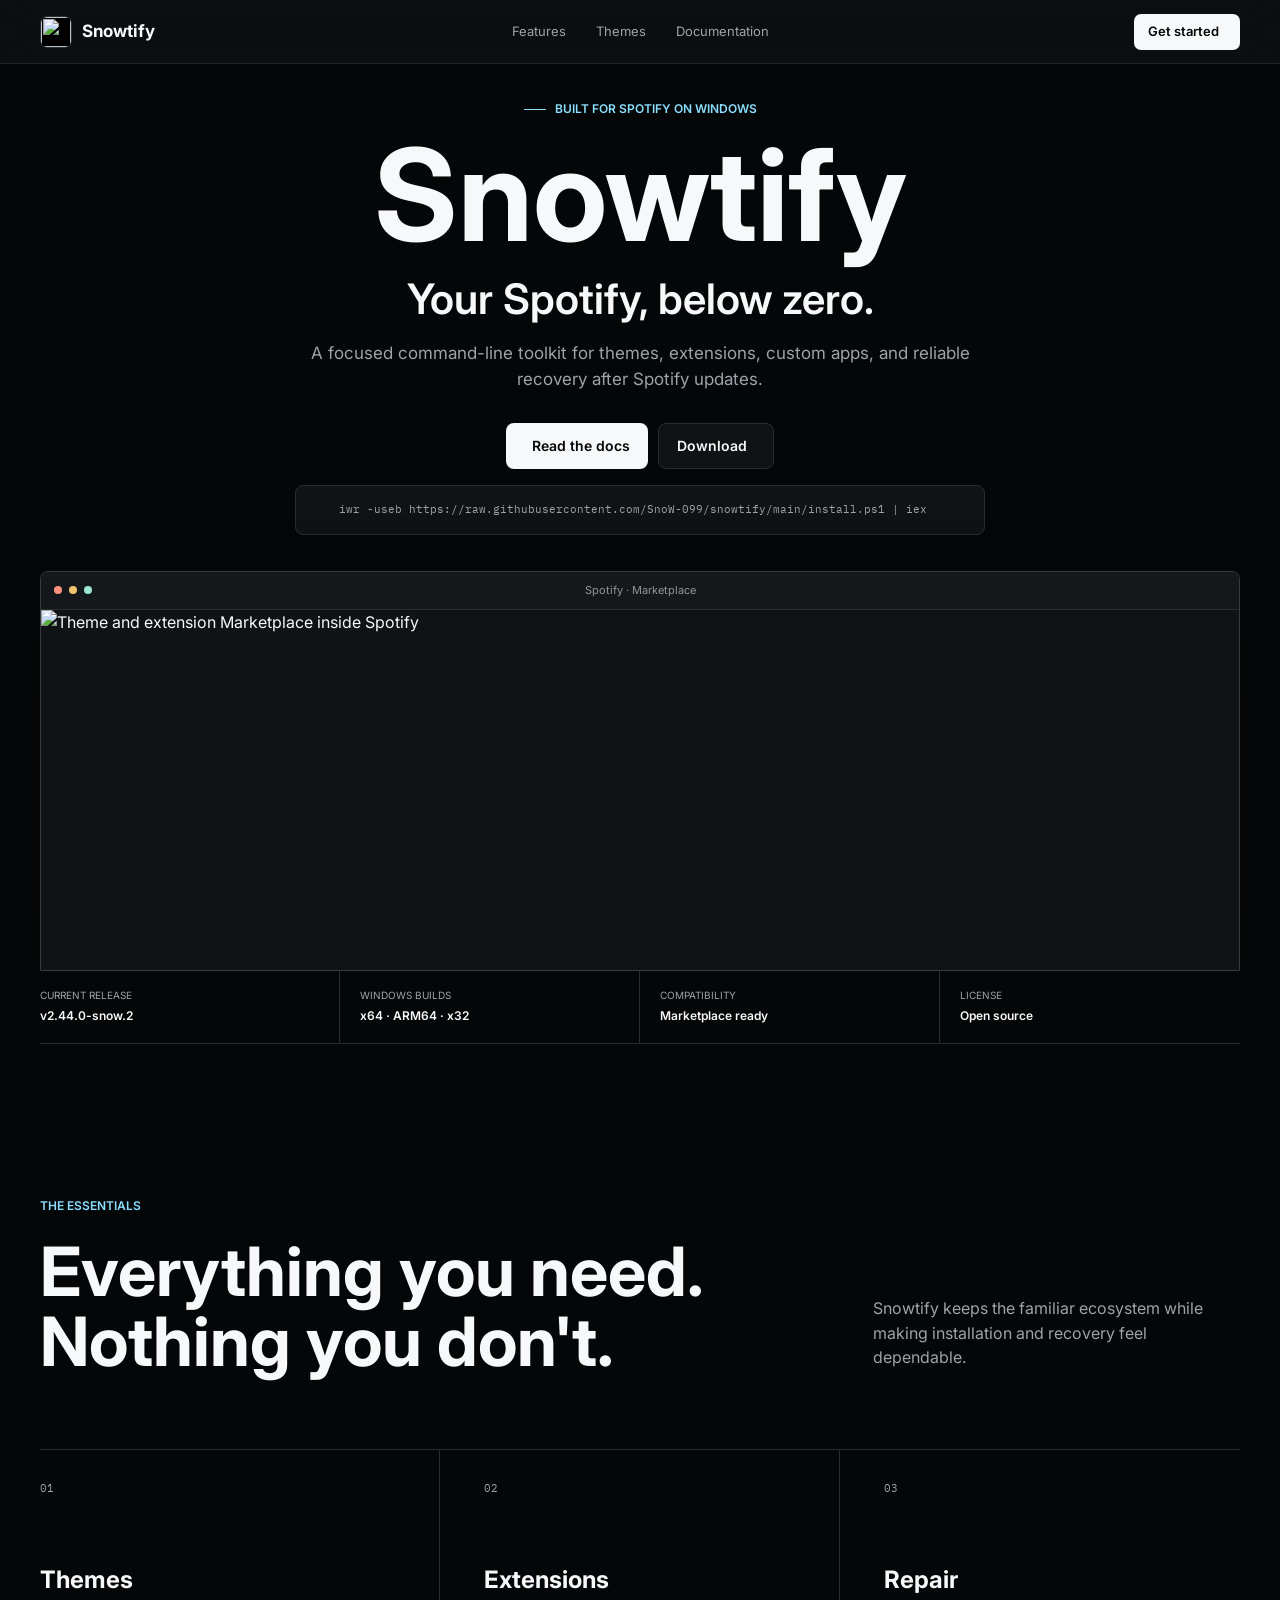
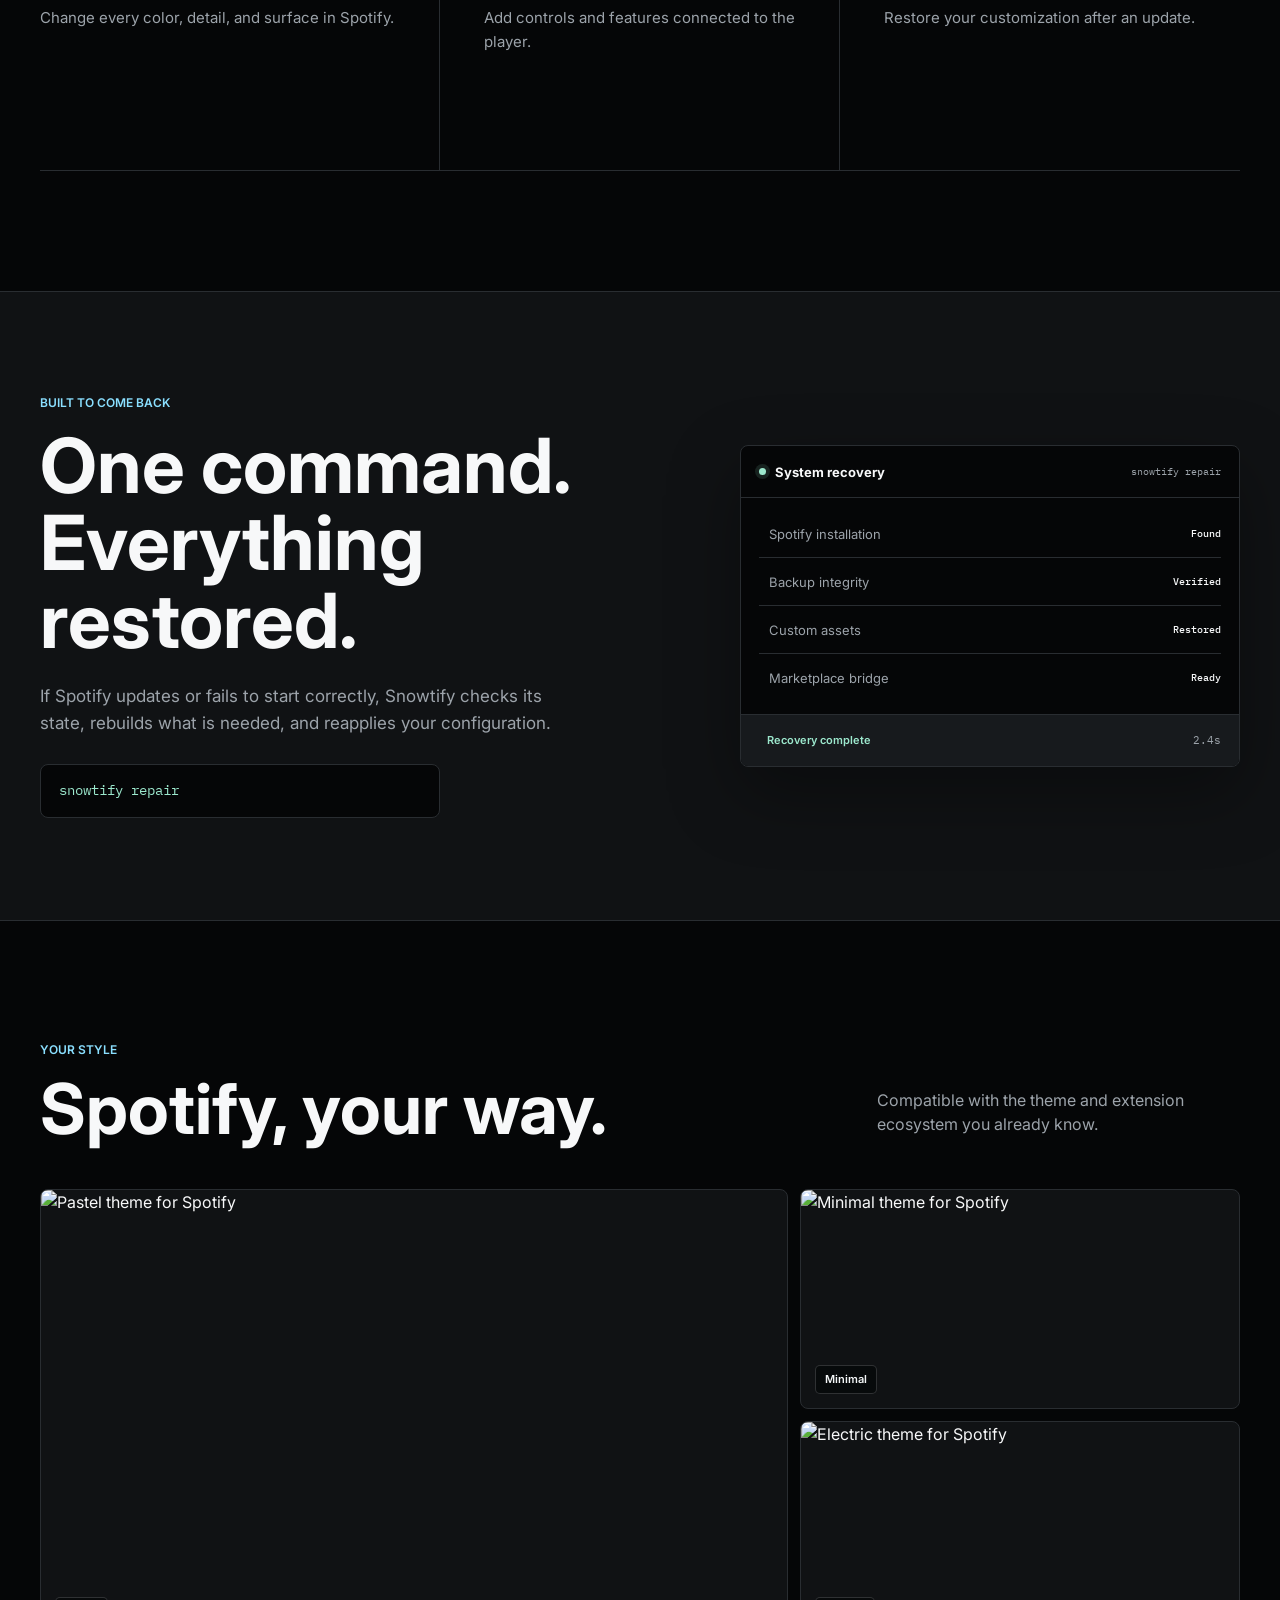
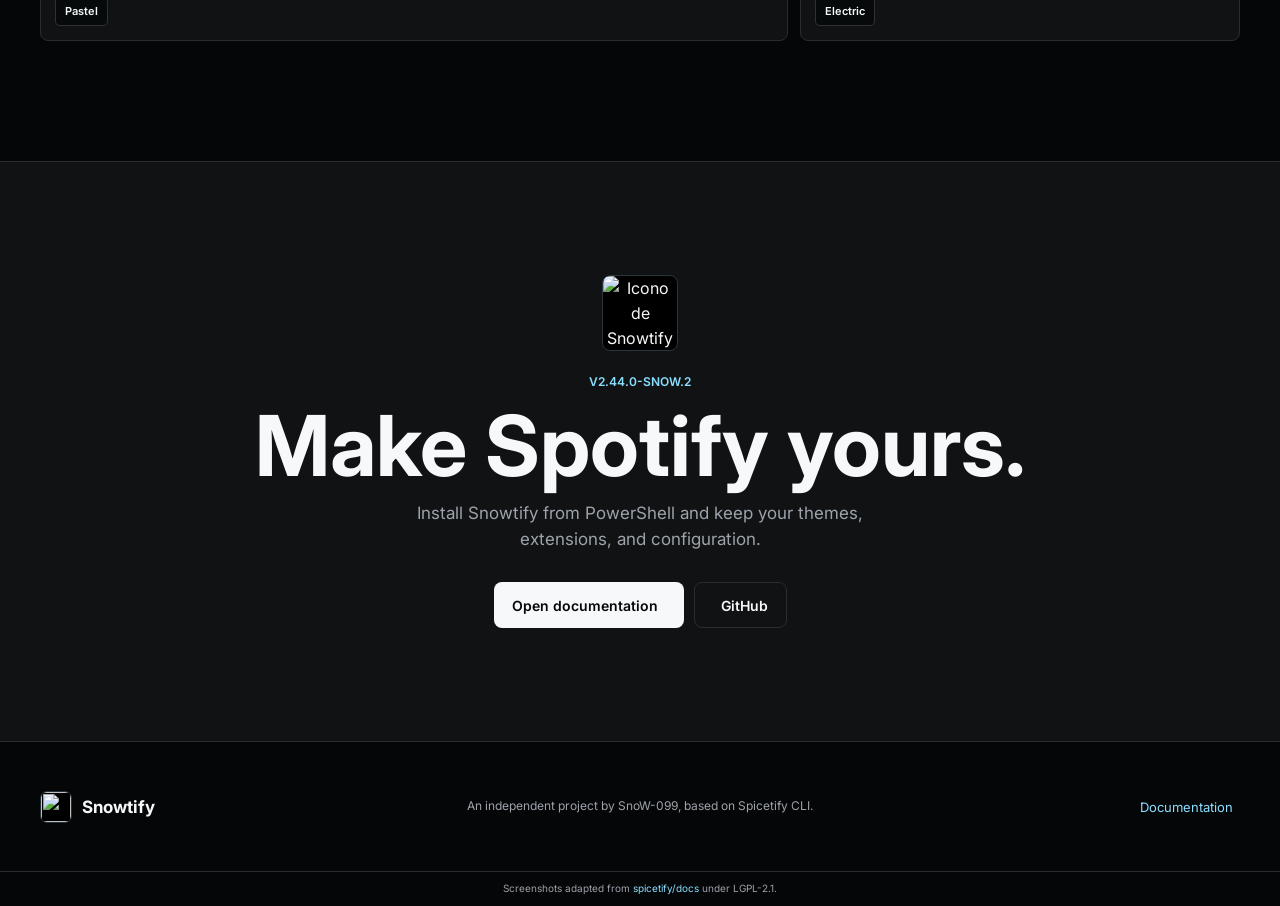
==== docs/index.html @ ae6fc413 "Link download action to PowerShell installer" ====
<!doctype html>
<html lang="en">
  <head>
    <meta charset="UTF-8" />
    <meta name="viewport" content="width=device-width, initial-scale=1.0" />
    <meta name="description" content="Customize Spotify from PowerShell with themes, extensions, and automatic recovery." />
    <meta name="theme-color" content="#050607" />
    <meta property="og:image" content="assets/snowtify-icon.png" />
    <title>Snowtify | Your Spotify, below zero</title>
    <link rel="icon" type="image/png" href="assets/snowtify-icon.png" />
    <link rel="preconnect" href="https://fonts.googleapis.com" />
    <link rel="preconnect" href="https://fonts.gstatic.com" crossorigin />
    <link href="https://fonts.googleapis.com/css2?family=Inter:wght@400;500;600;700&family=IBM+Plex+Mono:wght@400;500&display=swap" rel="stylesheet" />
    <link rel="stylesheet" href="styles.css" />
    <script src="https://unpkg.com/lucide@0.468.0/dist/umd/lucide.min.js" defer></script>
    <script src="app.js" defer></script>
  </head>
  <body>
    <header class="topbar">
      <a class="brand" href="index.html" aria-label="Snowtify home">
        <span class="brand-mark"><img src="assets/snowtify-icon.png" alt="" /></span>
        <span>Snowtify</span>
      </a>
      <nav class="topnav" aria-label="Main navigation">
        <a href="#features">Features</a>
        <a href="#themes">Themes</a>
        <a href="docs.html">Documentation</a>
      </nav>
      <div class="top-actions">
        <button class="icon-button" id="theme-toggle" type="button" aria-label="Change theme" title="Change theme"><i data-lucide="sun"></i></button>
        <a class="nav-cta" href="docs.html">Get started <i data-lucide="arrow-right"></i></a>
      </div>
    </header>

    <main>
      <section class="hero" aria-labelledby="hero-title">
        <div class="hero-copy">
          <p class="eyebrow"><span></span> Built for Spotify on Windows</p>
          <h1 id="hero-title">Snowtify</h1>
          <p class="hero-lead">Your Spotify, below zero.</p>
          <p class="hero-description">A focused command-line toolkit for themes, extensions, custom apps, and reliable recovery after Spotify updates.</p>
          <div class="hero-actions">
            <a class="primary-button" href="docs.html"><i data-lucide="book-open"></i> Read the docs</a>
            <a class="secondary-button" href="#install">Download <i data-lucide="arrow-down"></i></a>
          </div>
          <div class="install-pill" id="install" aria-label="Installation command">
            <i data-lucide="terminal"></i>
            <code id="install-command">iwr -useb https://raw.githubusercontent.com/SnoW-099/snowtify/main/install.ps1 | iex</code>
            <button type="button" data-copy-target="install-command" aria-label="Copy command" title="Copy command"><i data-lucide="copy"></i></button>
          </div>
        </div>

        <div class="product-stage" aria-label="Snowtify inside Spotify">
          <div class="window-bar"><span></span><span></span><span></span><p>Spotify · Marketplace</p></div>
          <img src="assets/showcase/marketplace.png" alt="Theme and extension Marketplace inside Spotify" />
        </div>
      </section>

      <section class="product-facts" aria-label="Product details">
          <p><span>Current release</span><strong>v2.44.0-snow.2</strong></p>
          <p><span>Windows builds</span><strong>x64 · ARM64 · x32</strong></p>
          <p><span>Compatibility</span><strong>Marketplace ready</strong></p>
          <p><span>License</span><strong>Open source</strong></p>
      </section>

      <section class="features-section" id="features" aria-labelledby="features-title">
        <header class="section-intro">
          <p class="section-label">The essentials</p>
          <h2 id="features-title">Everything you need.<br />Nothing you don't.</h2>
          <p>Snowtify keeps the familiar ecosystem while making installation and recovery feel dependable.</p>
        </header>
        <div class="feature-strip" aria-label="Main features">
          <article><span>01</span><i data-lucide="palette"></i><h3>Themes</h3><p>Change every color, detail, and surface in Spotify.</p></article>
          <article><span>02</span><i data-lucide="blocks"></i><h3>Extensions</h3><p>Add controls and features connected to the player.</p></article>
          <article><span>03</span><i data-lucide="wrench"></i><h3>Repair</h3><p>Restore your customization after an update.</p></article>
        </div>
      </section>

      <section class="repair-section">
        <div class="repair-copy">
          <p class="section-label">Built to come back</p>
          <h2>One command.<br />Everything restored.</h2>
          <p>If Spotify updates or fails to start correctly, Snowtify checks its state, rebuilds what is needed, and reapplies your configuration.</p>
          <div class="repair-command"><code id="repair-command">snowtify repair</code><button type="button" data-copy-target="repair-command" aria-label="Copy command"><i data-lucide="copy"></i></button></div>
        </div>
        <div class="repair-console" aria-label="Successful Snowtify repair status">
          <header>
            <div><span class="status-dot"></span><strong>System recovery</strong></div>
            <code>snowtify repair</code>
          </header>
          <div class="repair-steps">
            <p><span><i data-lucide="check"></i> Spotify installation</span><strong>Found</strong></p>
            <p><span><i data-lucide="check"></i> Backup integrity</span><strong>Verified</strong></p>
            <p><span><i data-lucide="check"></i> Custom assets</span><strong>Restored</strong></p>
            <p><span><i data-lucide="check"></i> Marketplace bridge</span><strong>Ready</strong></p>
          </div>
          <footer><span><i data-lucide="shield-check"></i> Recovery complete</span><time>2.4s</time></footer>
        </div>
      </section>

      <section class="themes-section" id="themes">
        <header>
          <div><p class="section-label">Your style</p><h2>Spotify, your way.</h2></div>
          <p>Compatible with the theme and extension ecosystem you already know.</p>
        </header>
        <div class="theme-grid">
          <figure class="theme-large"><img src="assets/showcase/1.png" alt="Pastel theme for Spotify" /><figcaption>Pastel</figcaption></figure>
          <figure><img src="assets/showcase/2.png" alt="Minimal theme for Spotify" /><figcaption>Minimal</figcaption></figure>
          <figure><img src="assets/showcase/6.png" alt="Electric theme for Spotify" /><figcaption>Electric</figcaption></figure>
        </div>
      </section>

      <section class="final-cta">
        <img src="assets/snowtify-icon.png" alt="Icono de Snowtify" />
        <p class="section-label">v2.44.0-snow.2</p>
        <h2>Make Spotify yours.</h2>
        <p>Install Snowtify from PowerShell and keep your themes, extensions, and configuration.</p>
        <div class="hero-actions">
          <a class="primary-button" href="docs.html">Open documentation <i data-lucide="arrow-right"></i></a>
          <a class="secondary-button" href="https://github.com/SnoW-099/snowtify" target="_blank" rel="noreferrer"><i data-lucide="github"></i> GitHub</a>
        </div>
      </section>
    </main>

    <footer>
      <a class="brand" href="index.html"><span class="brand-mark"><img src="assets/snowtify-icon.png" alt="" /></span><span>Snowtify</span></a>
      <p>An independent project by SnoW-099, based on Spicetify CLI.</p>
      <a href="docs.html">Documentation <i data-lucide="arrow-right"></i></a>
    </footer>
    <p class="asset-credit">Screenshots adapted from <a href="https://github.com/spicetify/docs" target="_blank" rel="noreferrer">spicetify/docs</a> under LGPL-2.1.</p>
    <div class="toast" id="toast" role="status" aria-live="polite"><i data-lucide="check"></i> Copied</div>
  </body>
</html>
---- docs/styles.css ----
:root {
  color-scheme: dark;
  --bg: #050607;
  --surface: #101214;
  --surface-soft: #171a1d;
  --glass: rgba(15, 18, 21, 0.76);
  --line: #292d31;
  --text: #f7f8f9;
  --muted: #9ca3aa;
  --ice: #8adfff;
  --ice-strong: #4bc6f6;
  --mint: #9ce8cd;
  --coral: #ff927e;
  --shadow: rgba(0, 0, 0, 0.34);
}

:root.light {
  color-scheme: light;
  --bg: #f5f6f7;
  --surface: #ffffff;
  --surface-soft: #e9ecef;
  --glass: rgba(248, 249, 250, 0.8);
  --line: #d8dcdf;
  --text: #111315;
  --muted: #646b71;
  --ice: #087eaa;
  --ice-strong: #0077a6;
  --mint: #147657;
  --coral: #bc4e3c;
  --shadow: rgba(20, 30, 36, 0.12);
}

* { box-sizing: border-box; }
html { scroll-behavior: smooth; scroll-padding-top: 88px; }
body { margin: 0; background: var(--bg); color: var(--text); font-family: "Inter", sans-serif; line-height: 1.55; }
a { color: inherit; text-decoration: none; }
button, input { font: inherit; }
button { color: inherit; }
code, pre { font-family: "IBM Plex Mono", monospace; }
svg { width: 18px; height: 18px; stroke-width: 1.8; flex: 0 0 auto; }

.topbar { position: fixed; inset: 0 0 auto; z-index: 30; height: 64px; display: grid; grid-template-columns: 1fr auto 1fr; align-items: center; padding: 0 max(24px, calc((100vw - 1200px) / 2)); border-bottom: 1px solid color-mix(in srgb, var(--line) 70%, transparent); background: var(--glass); backdrop-filter: saturate(150%) blur(22px); }
.brand { display: inline-flex; align-items: center; gap: 10px; width: max-content; font-size: 17px; font-weight: 700; }
.brand-mark { display: grid; place-items: center; width: 32px; height: 32px; overflow: hidden; border: 1px solid #263039; background: #000; border-radius: 7px; }
.brand-mark img { width: 100%; height: 100%; display: block; object-fit: cover; }
.docs-badge { padding-left: 10px; border-left: 1px solid var(--line); color: var(--muted); font-size: 14px; font-weight: 500; }
.topnav { display: flex; align-items: center; gap: 30px; color: var(--muted); font-size: 13px; }
.topnav a:hover { color: var(--text); }
.top-actions { justify-self: end; display: flex; align-items: center; gap: 8px; }
.icon-button, .github-icon { display: grid; place-items: center; width: 36px; height: 36px; border: 0; background: transparent; border-radius: 7px; cursor: pointer; }
.icon-button:hover, .github-icon:hover { background: var(--surface-soft); color: var(--ice); }
.nav-cta { display: inline-flex; align-items: center; gap: 7px; height: 36px; padding: 0 14px; background: var(--text); color: var(--bg); border-radius: 7px; font-size: 13px; font-weight: 600; }
.nav-cta svg { width: 15px; height: 15px; }

.hero { position: relative; min-height: 0; padding: 100px max(24px, calc((100vw - 1200px) / 2)) 0; overflow: hidden; }
.hero-copy { position: relative; z-index: 2; max-width: 820px; margin: 0 auto; text-align: center; }
.eyebrow, .section-label { margin: 0; color: var(--ice); font-size: 12px; font-weight: 600; text-transform: uppercase; }
.eyebrow { display: flex; align-items: center; justify-content: center; gap: 9px; }
.eyebrow span { width: 22px; height: 1px; background: var(--ice); }
.hero h1 { margin: 18px 0 0; font-size: clamp(76px, 10vw, 132px); line-height: 0.9; letter-spacing: 0; }
.hero-lead { margin: 24px 0 0; font-size: clamp(27px, 4vw, 42px); line-height: 1.1; font-weight: 600; }
.hero-description { max-width: 660px; margin: 18px auto 0; color: var(--muted); font-size: 17px; }
.hero-actions { display: flex; align-items: center; justify-content: center; gap: 10px; margin-top: 30px; }
.primary-button, .secondary-button { display: inline-flex; align-items: center; justify-content: center; gap: 8px; min-height: 46px; padding: 0 18px; border-radius: 8px; font-size: 14px; font-weight: 600; }
.primary-button { background: var(--text); color: var(--bg); }
.primary-button:hover { background: var(--ice); color: #041016; }
.secondary-button { border: 1px solid var(--line); background: var(--surface); }
.secondary-button:hover { border-color: var(--ice); color: var(--ice); }
.install-pill { display: grid; grid-template-columns: 18px minmax(0, 1fr) 34px; align-items: center; gap: 10px; width: min(690px, 100%); height: 50px; margin: 16px auto 0; padding: 0 8px 0 15px; border: 1px solid var(--line); background: var(--surface); border-radius: 8px; text-align: left; }
.install-pill > svg { color: var(--muted); }
.install-pill code { overflow: hidden; color: var(--muted); font-size: 11px; text-overflow: ellipsis; white-space: nowrap; }
.install-pill button, .repair-command button { display: grid; place-items: center; width: 34px; height: 34px; border: 0; background: transparent; border-radius: 6px; cursor: pointer; }
.install-pill button:hover, .repair-command button:hover { background: var(--surface-soft); color: var(--ice); }
.install-pill:target { border-color: var(--ice); box-shadow: 0 0 0 3px color-mix(in srgb, var(--ice) 12%, transparent); }
.product-stage { position: relative; z-index: 2; width: min(1200px, 100%); aspect-ratio: 3 / 1; margin-top: 36px; overflow: hidden; border: 1px solid #363c41; background: #101316; border-radius: 8px 8px 0 0; box-shadow: 0 32px 80px var(--shadow); }
.window-bar { height: 38px; display: flex; align-items: center; gap: 7px; padding: 0 13px; border-bottom: 1px solid #292e33; background: #15181b; }
.window-bar span { width: 8px; height: 8px; border-radius: 50%; background: #51575d; }
.window-bar span:first-child { background: var(--coral); }
.window-bar span:nth-child(2) { background: #efc46e; }
.window-bar span:nth-child(3) { background: var(--mint); }
.window-bar p { position: absolute; left: 50%; margin: 0; color: #8d959b; font-size: 11px; transform: translateX(-50%); }
.product-stage img { width: 100%; height: calc(100% - 38px); display: block; object-fit: cover; object-position: top left; }
.product-facts { max-width: 1200px; display: grid; grid-template-columns: repeat(4, 1fr); margin: 0 auto; border-bottom: 1px solid var(--line); }
.product-facts p { min-width: 0; margin: 0; padding: 17px 20px; border-right: 1px solid var(--line); }
.product-facts p:first-child { padding-left: 0; }
.product-facts p:last-child { padding-right: 0; border: 0; }
.product-facts span, .product-facts strong { display: block; }
.product-facts span { color: var(--muted); font-size: 10px; text-transform: uppercase; }
.product-facts strong { margin-top: 4px; overflow: hidden; font-size: 12px; font-weight: 600; text-overflow: ellipsis; white-space: nowrap; }

.features-section { max-width: 1200px; margin: 0 auto; padding: 120px 0; }
.section-intro { display: grid; grid-template-columns: 1.35fr 0.65fr; gap: 72px; align-items: end; margin-bottom: 72px; }
.section-intro .section-label { grid-column: 1 / -1; margin-bottom: -52px; }
.section-intro h2 { margin: 0; font-size: clamp(42px, 5.5vw, 68px); line-height: 1.04; }
.section-intro > p:last-child { margin: 0 0 7px; color: var(--muted); font-size: 16px; }
.feature-strip { display: grid; grid-template-columns: repeat(3, 1fr); border-top: 1px solid var(--line); border-bottom: 1px solid var(--line); }
.feature-strip article { min-width: 0; padding: 0 44px; border-right: 1px solid var(--line); }
.feature-strip article { min-height: 320px; padding-top: 30px; padding-bottom: 34px; }
.feature-strip article:first-child { padding-left: 0; }
.feature-strip article:last-child { padding-right: 0; border-right: 0; }
.feature-strip article > span { display: block; margin-bottom: 64px; color: var(--muted); font-family: "IBM Plex Mono", monospace; font-size: 11px; }
.feature-strip article > svg { width: 25px; height: 25px; color: var(--ice); }
.feature-strip h3 { margin: 18px 0 8px; font-size: 24px; }
.feature-strip p { margin: 0; color: var(--muted); font-size: 15px; }

.repair-section { min-height: 630px; display: grid; grid-template-columns: 1fr 1fr; align-items: center; gap: 80px; padding: 100px max(24px, calc((100vw - 1200px) / 2)); border-block: 1px solid var(--line); background: var(--surface); }
.repair-copy h2 { margin: 14px 0 24px; font-size: clamp(46px, 6vw, 76px); line-height: 1.02; letter-spacing: 0; }
.repair-copy > p:last-of-type { max-width: 520px; color: var(--muted); font-size: 17px; }
.repair-command { display: grid; grid-template-columns: minmax(0, 1fr) 38px; align-items: center; width: min(400px, 100%); height: 54px; margin-top: 28px; padding: 0 8px 0 18px; border: 1px solid var(--line); background: var(--bg); border-radius: 8px; }
.repair-command code { color: var(--mint); font-size: 14px; }
.repair-console { width: min(500px, 100%); justify-self: end; overflow: hidden; border: 1px solid var(--line); background: var(--bg); border-radius: 8px; box-shadow: 0 26px 70px var(--shadow); }
.repair-console > header, .repair-console > footer { min-height: 52px; display: flex; align-items: center; justify-content: space-between; padding: 0 18px; }
.repair-console > header { border-bottom: 1px solid var(--line); }
.repair-console > header div { display: flex; align-items: center; gap: 9px; }
.repair-console > header strong { font-size: 13px; }
.repair-console > header code { color: var(--muted); font-size: 10px; }
.status-dot { width: 7px; height: 7px; background: var(--mint); border-radius: 50%; box-shadow: 0 0 0 4px color-mix(in srgb, var(--mint) 12%, transparent); }
.repair-steps { padding: 12px 18px; }
.repair-steps p { min-height: 48px; display: flex; align-items: center; justify-content: space-between; gap: 20px; margin: 0; border-bottom: 1px solid var(--line); }
.repair-steps p:last-child { border: 0; }
.repair-steps p span { display: flex; align-items: center; gap: 10px; color: var(--muted); font-size: 13px; }
.repair-steps p svg { width: 16px; height: 16px; color: var(--mint); }
.repair-steps p strong { color: var(--text); font-family: "IBM Plex Mono", monospace; font-size: 10px; font-weight: 500; }
.repair-console > footer { border-top: 1px solid var(--line); background: var(--surface-soft); color: var(--muted); font-size: 11px; }
.repair-console > footer span { display: flex; align-items: center; gap: 8px; color: var(--mint); font-weight: 600; }
.repair-console > footer svg { width: 15px; height: 15px; }
.repair-console > footer time { font-family: "IBM Plex Mono", monospace; }

.themes-section { max-width: 1200px; margin: 0 auto; padding: 120px 0; }
.themes-section > header { display: grid; grid-template-columns: 1.5fr 0.7fr; gap: 60px; align-items: end; margin-bottom: 44px; }
.themes-section h2 { margin: 12px 0 0; font-size: clamp(42px, 6vw, 70px); line-height: 1.05; }
.themes-section header > p { margin: 0 0 8px; color: var(--muted); }
.theme-grid { display: grid; grid-template-columns: 1.7fr 1fr; grid-template-rows: repeat(2, 220px); gap: 12px; }
.theme-grid figure { position: relative; margin: 0; overflow: hidden; border: 1px solid var(--line); background: var(--surface); border-radius: 8px; }
.theme-grid .theme-large { grid-row: span 2; }
.theme-grid img { width: 100%; height: 100%; display: block; object-fit: cover; object-position: top left; transition: transform 280ms ease; }
.theme-grid figure:hover img { transform: scale(1.015); }
.theme-grid figcaption { position: absolute; left: 14px; bottom: 14px; padding: 5px 9px; border: 1px solid rgba(255, 255, 255, 0.16); background: rgba(7, 9, 10, 0.82); color: #f3f6f7; border-radius: 5px; font-size: 11px; font-weight: 600; }

.final-cta { min-height: 580px; display: flex; flex-direction: column; align-items: center; justify-content: center; padding: 90px 24px; border-top: 1px solid var(--line); background: var(--surface); text-align: center; }
.final-cta > img { width: 76px; height: 76px; margin-bottom: 22px; border: 1px solid #29343b; background: #000; border-radius: 8px; object-fit: cover; }
.final-cta h2 { margin: 12px 0; font-size: clamp(48px, 7vw, 84px); line-height: 1; }
.final-cta > p:not(.section-label) { max-width: 530px; margin: 0; color: var(--muted); font-size: 17px; }

footer { min-height: 130px; display: grid; grid-template-columns: 1fr auto 1fr; align-items: center; gap: 24px; padding: 30px max(24px, calc((100vw - 1200px) / 2)); border-top: 1px solid var(--line); }
footer p { color: var(--muted); font-size: 12px; text-align: center; }
footer > a:last-child { justify-self: end; display: inline-flex; align-items: center; gap: 7px; color: var(--ice); font-size: 13px; }
.asset-credit { margin: 0; padding: 9px 20px; border-top: 1px solid var(--line); color: var(--muted); text-align: center; font-size: 10px; }
.asset-credit a { color: var(--ice); }
.toast { position: fixed; z-index: 50; left: 50%; bottom: 24px; display: flex; align-items: center; gap: 8px; padding: 10px 15px; background: var(--text); color: var(--bg); border-radius: 8px; box-shadow: 0 14px 34px var(--shadow); opacity: 0; transform: translate(-50%, 16px); pointer-events: none; transition: 180ms ease; }
.toast.show { opacity: 1; transform: translate(-50%, 0); }

/* Documentation */
.docs-layout { max-width: 1120px; margin: 0 auto; padding: 126px 24px 100px; display: grid; grid-template-columns: 220px minmax(0, 1fr); gap: 78px; }
.docs-sidebar { position: sticky; top: 96px; align-self: start; }
.search-box { height: 42px; display: flex; align-items: center; gap: 9px; padding: 0 11px; border: 1px solid var(--line); background: var(--surface); border-radius: 7px; }
.search-box:focus-within { border-color: var(--ice); }
.search-box svg { color: var(--muted); }
.search-box input { width: 100%; border: 0; outline: 0; background: transparent; color: var(--text); font-size: 13px; }
.docs-sidebar nav { margin-top: 28px; display: flex; flex-direction: column; }
.docs-sidebar nav p { margin: 22px 0 7px; color: var(--muted); font-size: 10px; font-weight: 700; text-transform: uppercase; }
.docs-sidebar nav a { padding: 7px 10px; border-left: 2px solid transparent; color: var(--muted); font-size: 13px; }
.docs-sidebar nav a:hover, .docs-sidebar nav a.active { color: var(--text); border-color: var(--ice); }
.docs-content { min-width: 0; }
.docs-intro { padding-bottom: 56px; border-bottom: 1px solid var(--line); }
.docs-intro h1 { margin: 12px 0 16px; font-size: clamp(48px, 7vw, 72px); line-height: 1; }
.docs-intro > p:last-child { max-width: 650px; margin: 0; color: var(--muted); font-size: 18px; }
.doc-section { padding: 56px 0; border-bottom: 1px solid var(--line); }
.doc-section[hidden] { display: none; }
.section-heading { display: grid; grid-template-columns: 38px 1fr; gap: 12px; margin-bottom: 24px; }
.section-heading > span { padding-top: 6px; color: var(--ice); font-family: "IBM Plex Mono", monospace; font-size: 11px; }
.section-heading h2 { margin: 0 0 5px; font-size: 27px; }
.section-heading p, .doc-section > p { margin: 0; color: var(--muted); }
.code-block { position: relative; overflow: hidden; border: 1px solid var(--line); background: #0c0e10; color: #edf4f6; border-radius: 8px; }
.code-title { height: 42px; display: flex; align-items: center; justify-content: space-between; padding: 0 14px; border-bottom: 1px solid #292e32; color: #959da3; font-size: 11px; }
.code-title button { display: inline-flex; align-items: center; gap: 6px; border: 0; background: transparent; color: #b5bdc2; cursor: pointer; }
.code-block pre { margin: 0; padding: 22px; overflow-x: auto; font-size: 12px; }
.code-block.compact pre { padding: 18px 54px 18px 20px; }
.code-block.accent { border-left: 3px solid var(--mint); }
.floating-copy { position: absolute; top: 10px; right: 10px; display: grid; place-items: center; width: 34px; height: 34px; border: 0; background: #171b1e; color: #dbe1e4; border-radius: 6px; cursor: pointer; }
.note { display: flex; gap: 12px; margin-top: 16px; padding: 15px 17px; border-left: 3px solid var(--coral); background: var(--surface); }
.note svg { margin-top: 3px; color: var(--coral); }
.note p { margin: 0; color: var(--muted); font-size: 14px; }
.note code, .doc-section p code, details code { color: var(--text); }
.command-table { border-top: 1px solid var(--line); }
.table-row { display: grid; grid-template-columns: minmax(180px, 0.8fr) 1.4fr; gap: 30px; padding: 16px 12px; border-bottom: 1px solid var(--line); align-items: center; }
.table-row:not(.table-head):hover { background: var(--surface); }
.table-row code { color: var(--mint); font-size: 13px; }
.table-row span { color: var(--muted); font-size: 14px; }
.table-head { color: var(--text); font-size: 11px; font-weight: 700; text-transform: uppercase; }
details { border-top: 1px solid var(--line); }
details:last-child { border-bottom: 1px solid var(--line); }
summary { padding: 18px 4px; cursor: pointer; font-weight: 600; }
details p { padding: 0 4px 18px; color: var(--muted); }
.no-results { min-height: 260px; place-items: center; align-content: center; color: var(--muted); text-align: center; }
.no-results:not([hidden]) { display: grid; }

@media (max-width: 900px) {
  .topbar { grid-template-columns: 1fr auto; padding: 0 20px; }
  .topnav { display: none; }
  .hero { padding: 104px 24px 0; }
  .product-stage { aspect-ratio: 1.75 / 1; margin-top: 42px; }
  .product-facts { margin-inline: 24px; }
  .features-section, .themes-section { margin-inline: 24px; }
  .section-intro { grid-template-columns: 1fr; gap: 18px; }
  .section-intro .section-label { margin-bottom: 0; }
  .feature-strip article { padding: 0 24px; }
  .feature-strip article { padding-top: 30px; padding-bottom: 34px; }
  .repair-section { gap: 40px; padding-inline: 24px; }
  .repair-console { width: 100%; }
  .docs-layout { grid-template-columns: 1fr; gap: 36px; }
  .docs-sidebar { position: static; }
  .docs-sidebar nav { display: none; }
  footer { grid-template-columns: 1fr; justify-items: start; }
  footer p { text-align: left; }
  footer > a:last-child { justify-self: start; }
}

@media (max-width: 620px) {
  .topbar { height: 60px; padding: 0 14px; }
  .nav-cta { width: 36px; padding: 0; font-size: 0; }
  .nav-cta svg { width: 16px; height: 16px; }
  .docs-badge { font-size: 12px; }
  .hero { min-height: auto; padding: 90px 18px 0; }
  .hero h1 { font-size: 64px; }
  .hero-lead { margin-top: 18px; font-size: 28px; }
  .hero-description { font-size: 16px; }
  .hero-actions { align-items: stretch; flex-direction: column; }
  .primary-button, .secondary-button { width: 100%; }
  .install-pill { height: 48px; }
  .install-pill code { font-size: 10px; }
  .product-stage { width: calc(100% + 18px); aspect-ratio: 1.45 / 1; margin-top: 34px; border-radius: 8px 0 0 0; }
  .product-stage img { object-position: 12% top; }
  .product-facts { grid-template-columns: repeat(2, 1fr); margin-inline: 18px; }
  .product-facts p, .product-facts p:first-child, .product-facts p:last-child { padding: 14px 12px; border-right: 1px solid var(--line); border-bottom: 1px solid var(--line); }
  .product-facts p:nth-child(2n) { border-right: 0; }
  .product-facts p:nth-last-child(-n + 2) { border-bottom: 0; }
  .features-section { margin: 0 18px; padding: 76px 0; }
  .section-intro { margin-bottom: 44px; }
  .section-intro h2 { font-size: 42px; }
  .feature-strip { grid-template-columns: 1fr; }
  .feature-strip article, .feature-strip article:first-child, .feature-strip article:last-child { padding: 28px 0; border-right: 0; border-bottom: 1px solid var(--line); }
  .feature-strip article:last-child { border-bottom: 0; }
  .feature-strip article { min-height: 0; }
  .feature-strip article > span { margin-bottom: 30px; }
  .repair-section { min-height: 0; grid-template-columns: 1fr; padding: 72px 18px; }
  .repair-copy h2 { font-size: 44px; }
  .repair-console { justify-self: center; }
  .repair-console > header code { display: none; }
  .themes-section { margin: 0 18px; padding: 76px 0; }
  .themes-section > header { grid-template-columns: 1fr; gap: 18px; }
  .themes-section h2 { font-size: 42px; }
  .theme-grid { grid-template-columns: 1fr; grid-template-rows: repeat(3, 190px); }
  .theme-grid .theme-large { grid-row: auto; }
  .final-cta { min-height: 520px; padding-inline: 18px; }
  .final-cta h2 { font-size: 48px; }
  .docs-layout { padding: 104px 18px 70px; }
  .docs-intro h1 { font-size: 45px; }
  .section-heading { grid-template-columns: 30px 1fr; gap: 8px; }
  .section-heading h2 { font-size: 23px; }
  .code-block pre { font-size: 10px; }
  .table-row { grid-template-columns: 1fr; gap: 4px; }
  .table-head { display: none; }
}

@media (prefers-reduced-motion: reduce) {
  html { scroll-behavior: auto; }
  *, *::before, *::after { transition: none !important; }
}
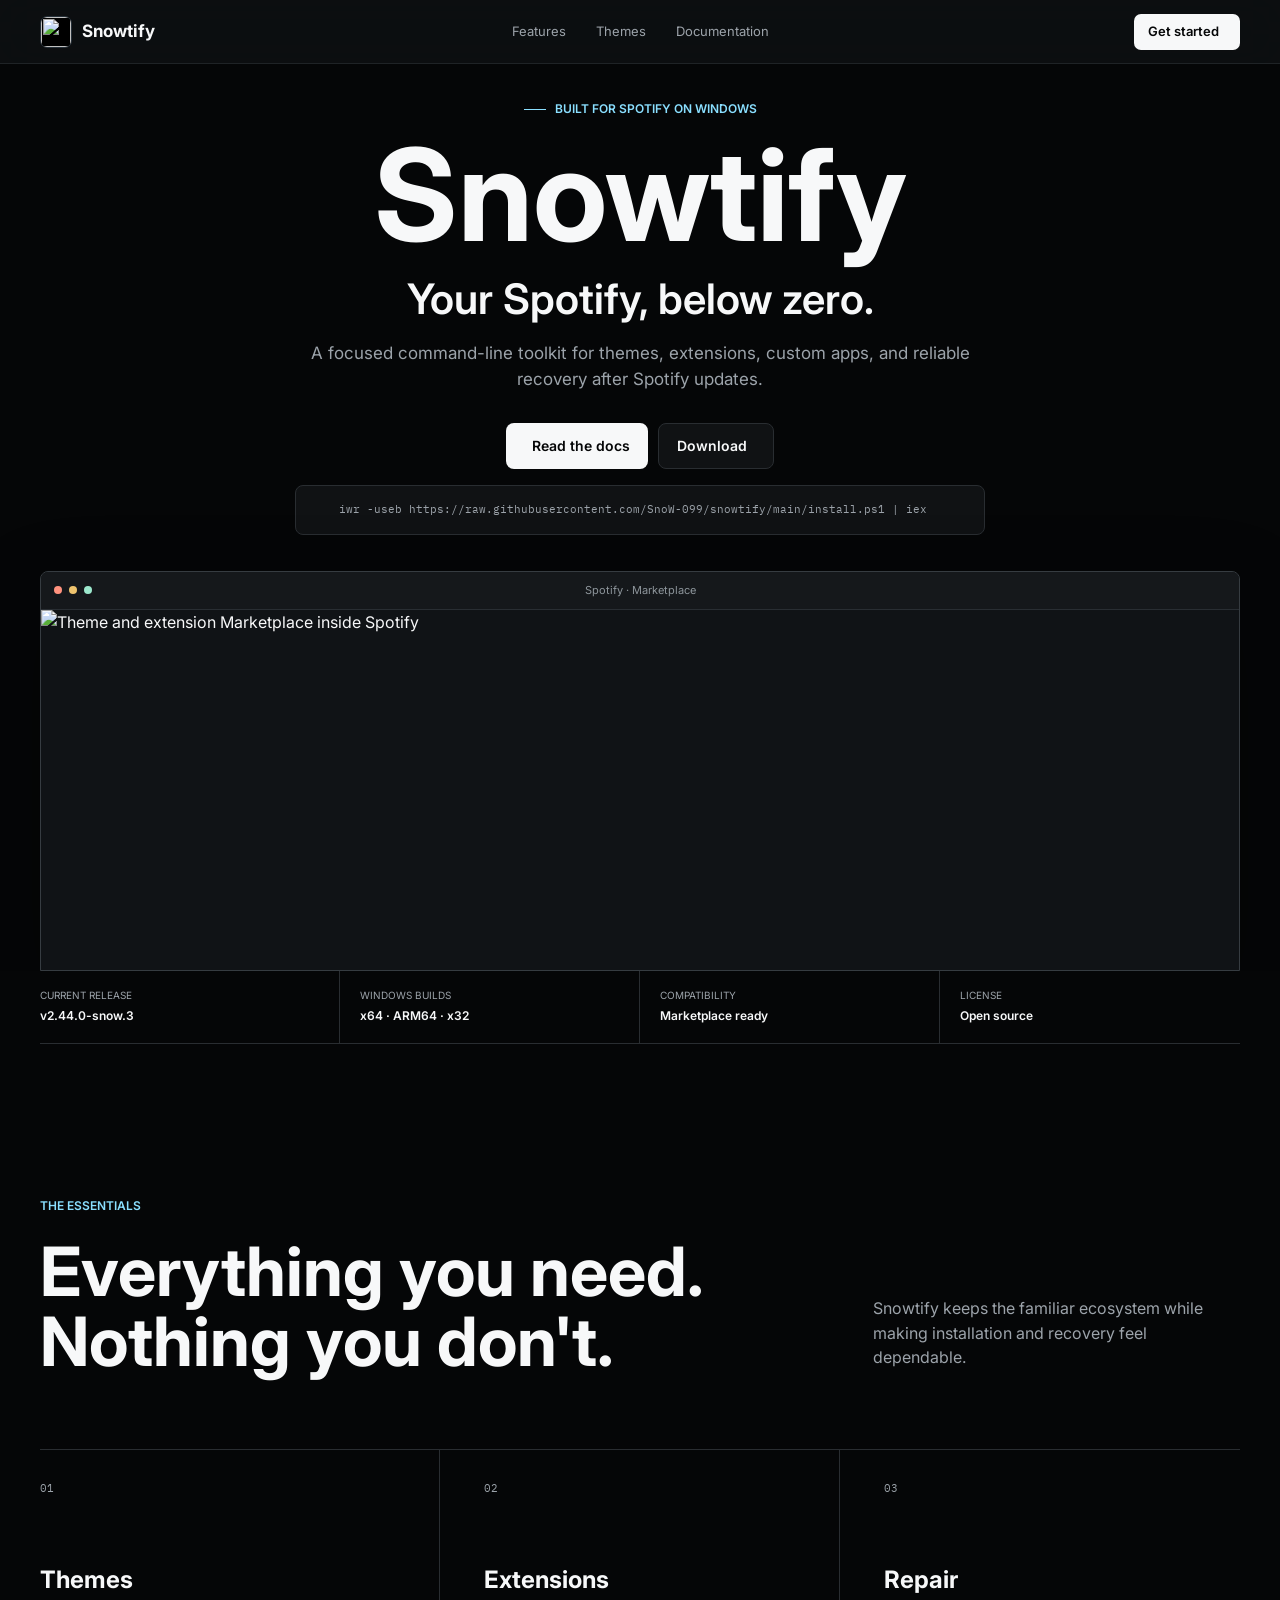
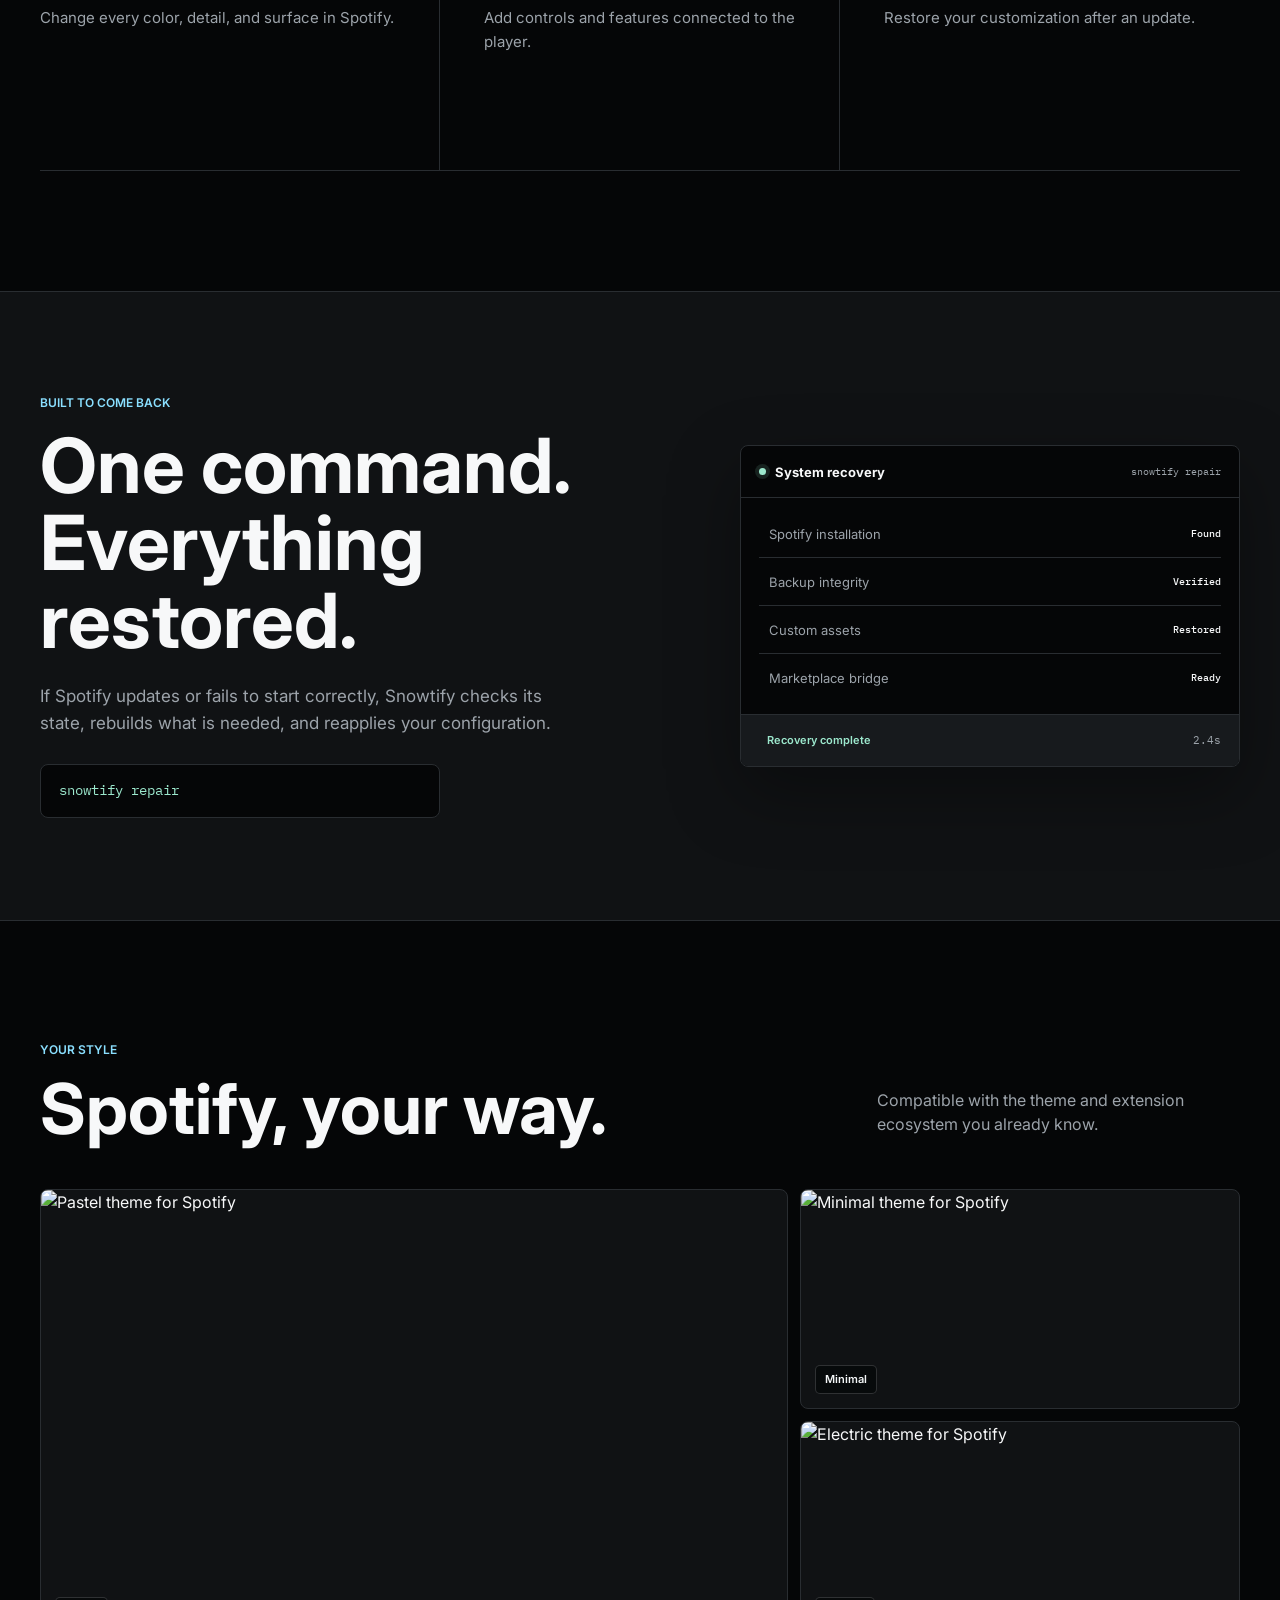
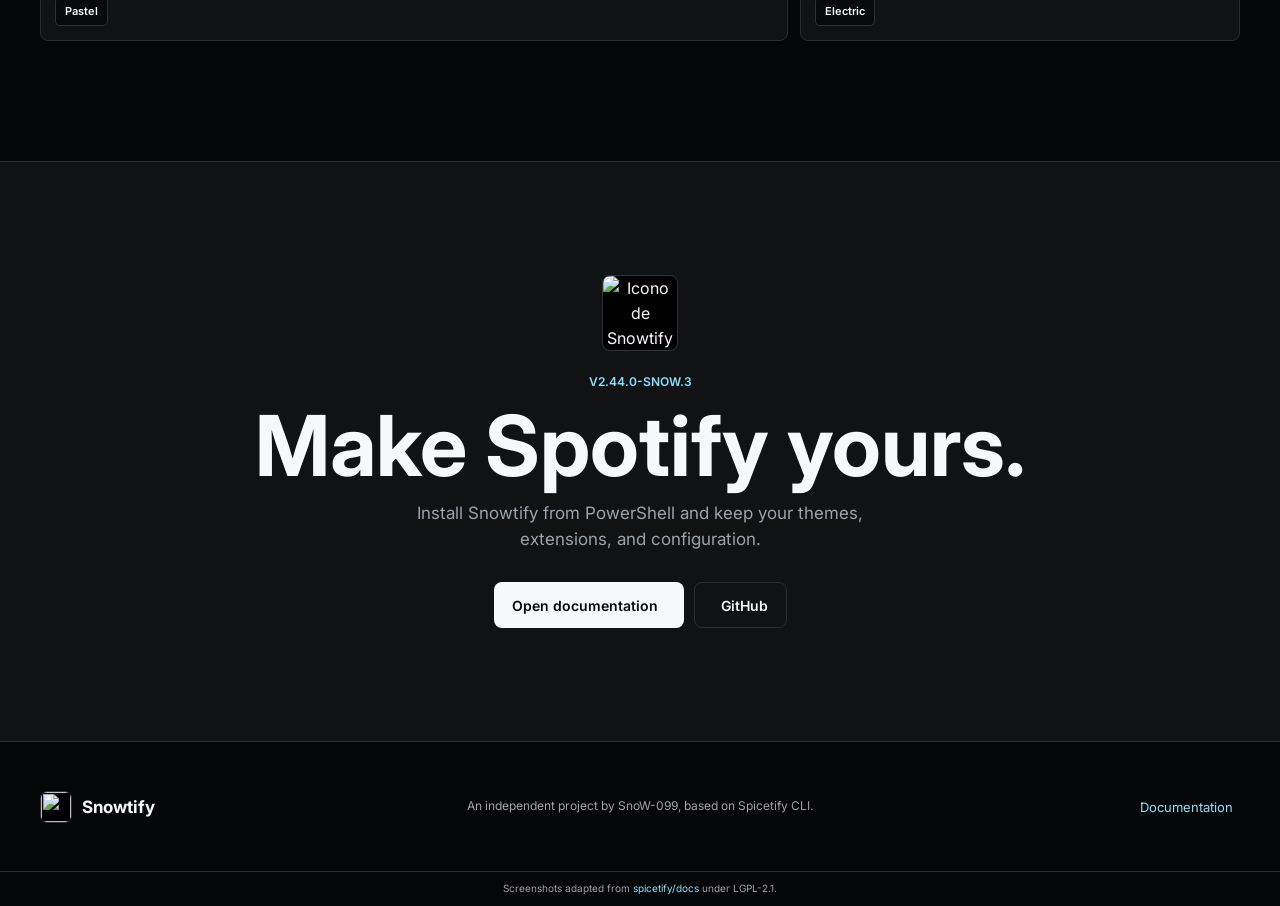
==== commit 260ca067: "Document in-place updates and removable Frost" ====
--- a/docs/index.html
+++ b/docs/index.html
@@ -57,7 +57,7 @@
       </section>
 
       <section class="product-facts" aria-label="Product details">
-          <p><span>Current release</span><strong>v2.44.0-snow.2</strong></p>
+          <p><span>Current release</span><strong>v2.44.0-snow.3</strong></p>
           <p><span>Windows builds</span><strong>x64 · ARM64 · x32</strong></p>
           <p><span>Compatibility</span><strong>Marketplace ready</strong></p>
           <p><span>License</span><strong>Open source</strong></p>
@@ -112,7 +112,7 @@
 
       <section class="final-cta">
         <img src="assets/snowtify-icon.png" alt="Icono de Snowtify" />
-        <p class="section-label">v2.44.0-snow.2</p>
+        <p class="section-label">v2.44.0-snow.3</p>
         <h2>Make Spotify yours.</h2>
         <p>Install Snowtify from PowerShell and keep your themes, extensions, and configuration.</p>
         <div class="hero-actions">
--- a/docs/styles.css
+++ b/docs/styles.css
@@ -46,6 +46,7 @@
 .docs-badge { padding-left: 10px; border-left: 1px solid var(--line); color: var(--muted); font-size: 14px; font-weight: 500; }
 .topnav { display: flex; align-items: center; gap: 30px; color: var(--muted); font-size: 13px; }
 .topnav a:hover { color: var(--text); }
+.topnav .danger-link, .docs-sidebar nav .danger-link { color: var(--coral); }
 .top-actions { justify-self: end; display: flex; align-items: center; gap: 8px; }
 .icon-button, .github-icon { display: grid; place-items: center; width: 36px; height: 36px; border: 0; background: transparent; border-radius: 7px; cursor: pointer; }
 .icon-button:hover, .github-icon:hover { background: var(--surface-soft); color: var(--ice); }
@@ -182,6 +183,18 @@
 .note svg { margin-top: 3px; color: var(--coral); }
 .note p { margin: 0; color: var(--muted); font-size: 14px; }
 .note code, .doc-section p code, details code { color: var(--text); }
+.uninstall-section { position: relative; }
+.uninstall-section::before { content: ""; position: absolute; top: 0; left: 0; width: 52px; height: 2px; background: var(--coral); }
+.uninstall-section .section-heading > span { color: var(--coral); }
+.uninstall-warning { display: flex; gap: 13px; margin-bottom: 16px; padding: 17px 18px; border: 1px solid color-mix(in srgb, var(--coral) 34%, var(--line)); background: color-mix(in srgb, var(--coral) 7%, var(--surface)); border-radius: 8px; }
+.uninstall-warning > svg { margin-top: 2px; color: var(--coral); }
+.uninstall-warning strong { font-size: 14px; }
+.uninstall-warning p { margin: 4px 0 0; color: var(--muted); font-size: 13px; }
+.uninstall-code { border-left: 3px solid var(--coral); }
+.removal-summary { display: grid; grid-template-columns: repeat(2, 1fr); gap: 12px; margin-top: 16px; }
+.removal-summary p { display: flex; align-items: flex-start; gap: 10px; margin: 0; padding: 15px; border: 1px solid var(--line); background: var(--surface); border-radius: 8px; color: var(--muted); font-size: 12px; }
+.removal-summary svg { margin-top: 1px; color: var(--mint); }
+.removal-summary strong { display: block; margin-bottom: 2px; color: var(--text); font-size: 12px; }
 .command-table { border-top: 1px solid var(--line); }
 .table-row { display: grid; grid-template-columns: minmax(180px, 0.8fr) 1.4fr; gap: 30px; padding: 16px 12px; border-bottom: 1px solid var(--line); align-items: center; }
 .table-row:not(.table-head):hover { background: var(--surface); }
@@ -227,8 +240,8 @@
   .hero-description { font-size: 16px; }
   .hero-actions { align-items: stretch; flex-direction: column; }
   .primary-button, .secondary-button { width: 100%; }
-  .install-pill { height: 48px; }
-  .install-pill code { font-size: 10px; }
+  .install-pill { min-height: 64px; height: auto; padding-block: 9px; }
+  .install-pill code { overflow-wrap: anywhere; font-size: 10px; line-height: 1.35; text-overflow: clip; white-space: normal; }
   .product-stage { width: calc(100% + 18px); aspect-ratio: 1.45 / 1; margin-top: 34px; border-radius: 8px 0 0 0; }
   .product-stage img { object-position: 12% top; }
   .product-facts { grid-template-columns: repeat(2, 1fr); margin-inline: 18px; }
@@ -261,6 +274,7 @@
   .code-block pre { font-size: 10px; }
   .table-row { grid-template-columns: 1fr; gap: 4px; }
   .table-head { display: none; }
+  .removal-summary { grid-template-columns: 1fr; }
 }
 
 @media (prefers-reduced-motion: reduce) {
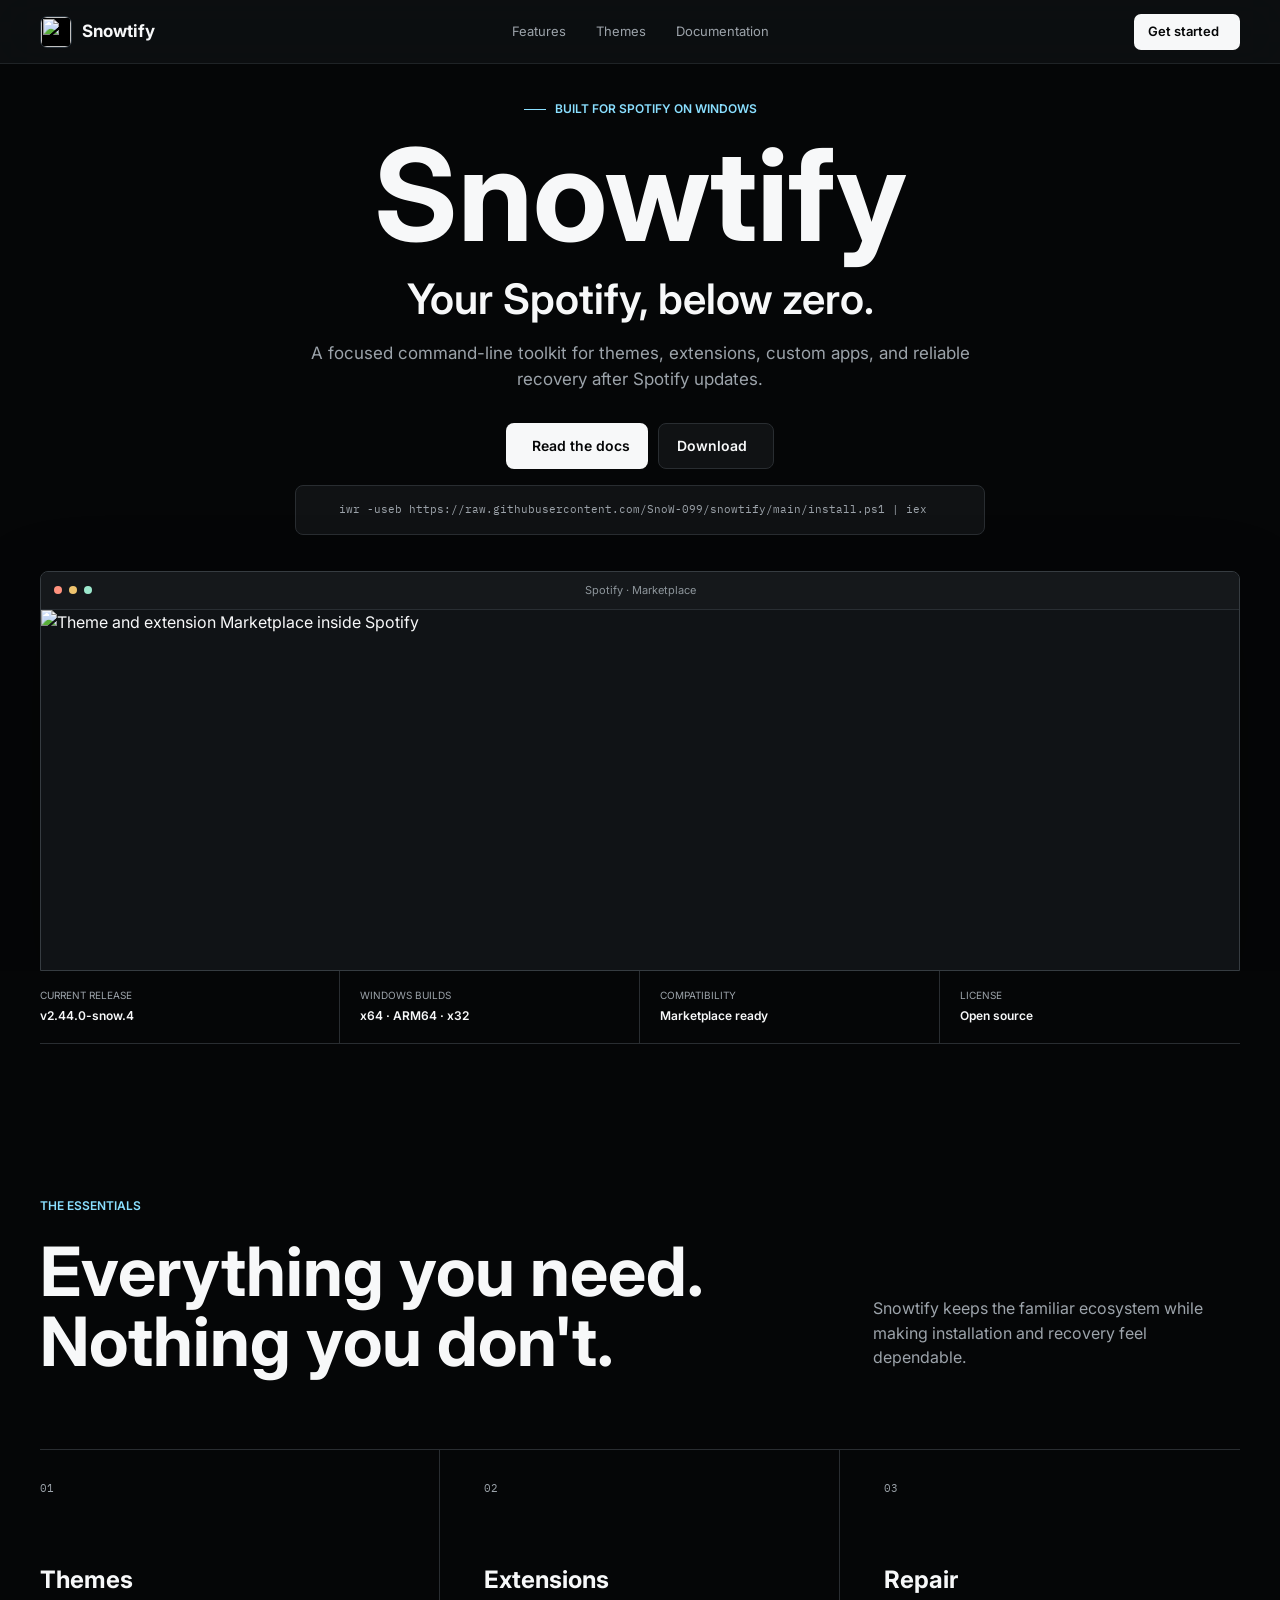
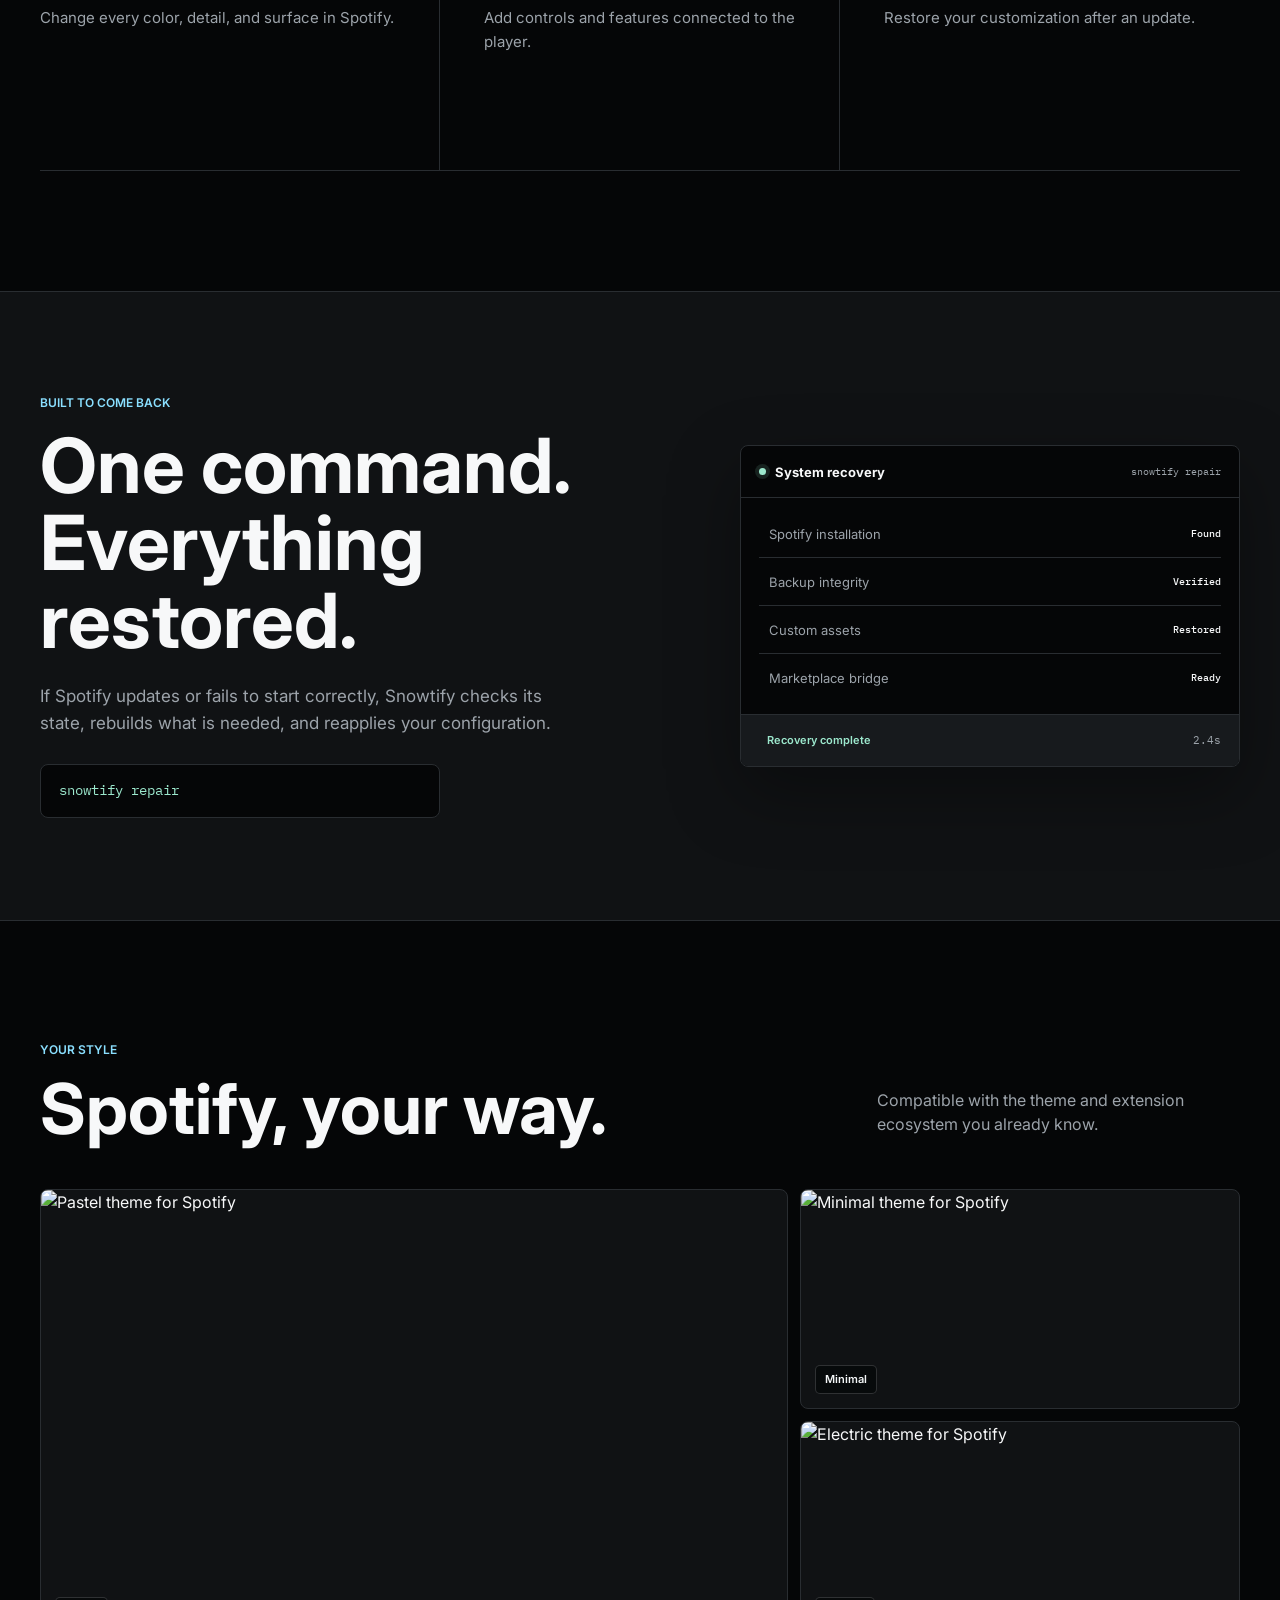
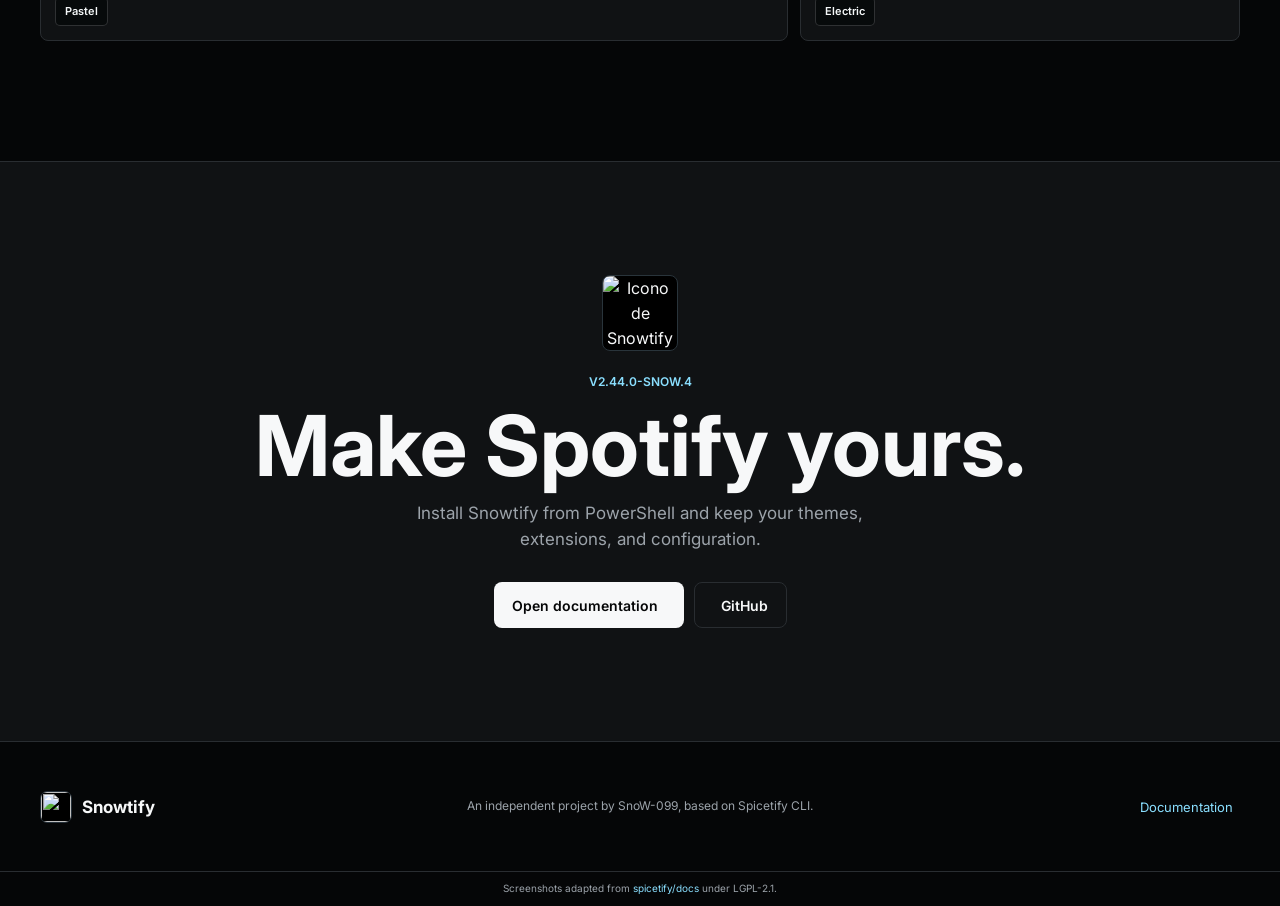
==== commit b3778a3c: "Document Spotify update notifications" ====
--- a/docs/index.html
+++ b/docs/index.html
@@ -57,7 +57,7 @@
       </section>
 
       <section class="product-facts" aria-label="Product details">
-          <p><span>Current release</span><strong>v2.44.0-snow.3</strong></p>
+          <p><span>Current release</span><strong>v2.44.0-snow.4</strong></p>
           <p><span>Windows builds</span><strong>x64 · ARM64 · x32</strong></p>
           <p><span>Compatibility</span><strong>Marketplace ready</strong></p>
           <p><span>License</span><strong>Open source</strong></p>
@@ -112,7 +112,7 @@
 
       <section class="final-cta">
         <img src="assets/snowtify-icon.png" alt="Icono de Snowtify" />
-        <p class="section-label">v2.44.0-snow.3</p>
+        <p class="section-label">v2.44.0-snow.4</p>
         <h2>Make Spotify yours.</h2>
         <p>Install Snowtify from PowerShell and keep your themes, extensions, and configuration.</p>
         <div class="hero-actions">
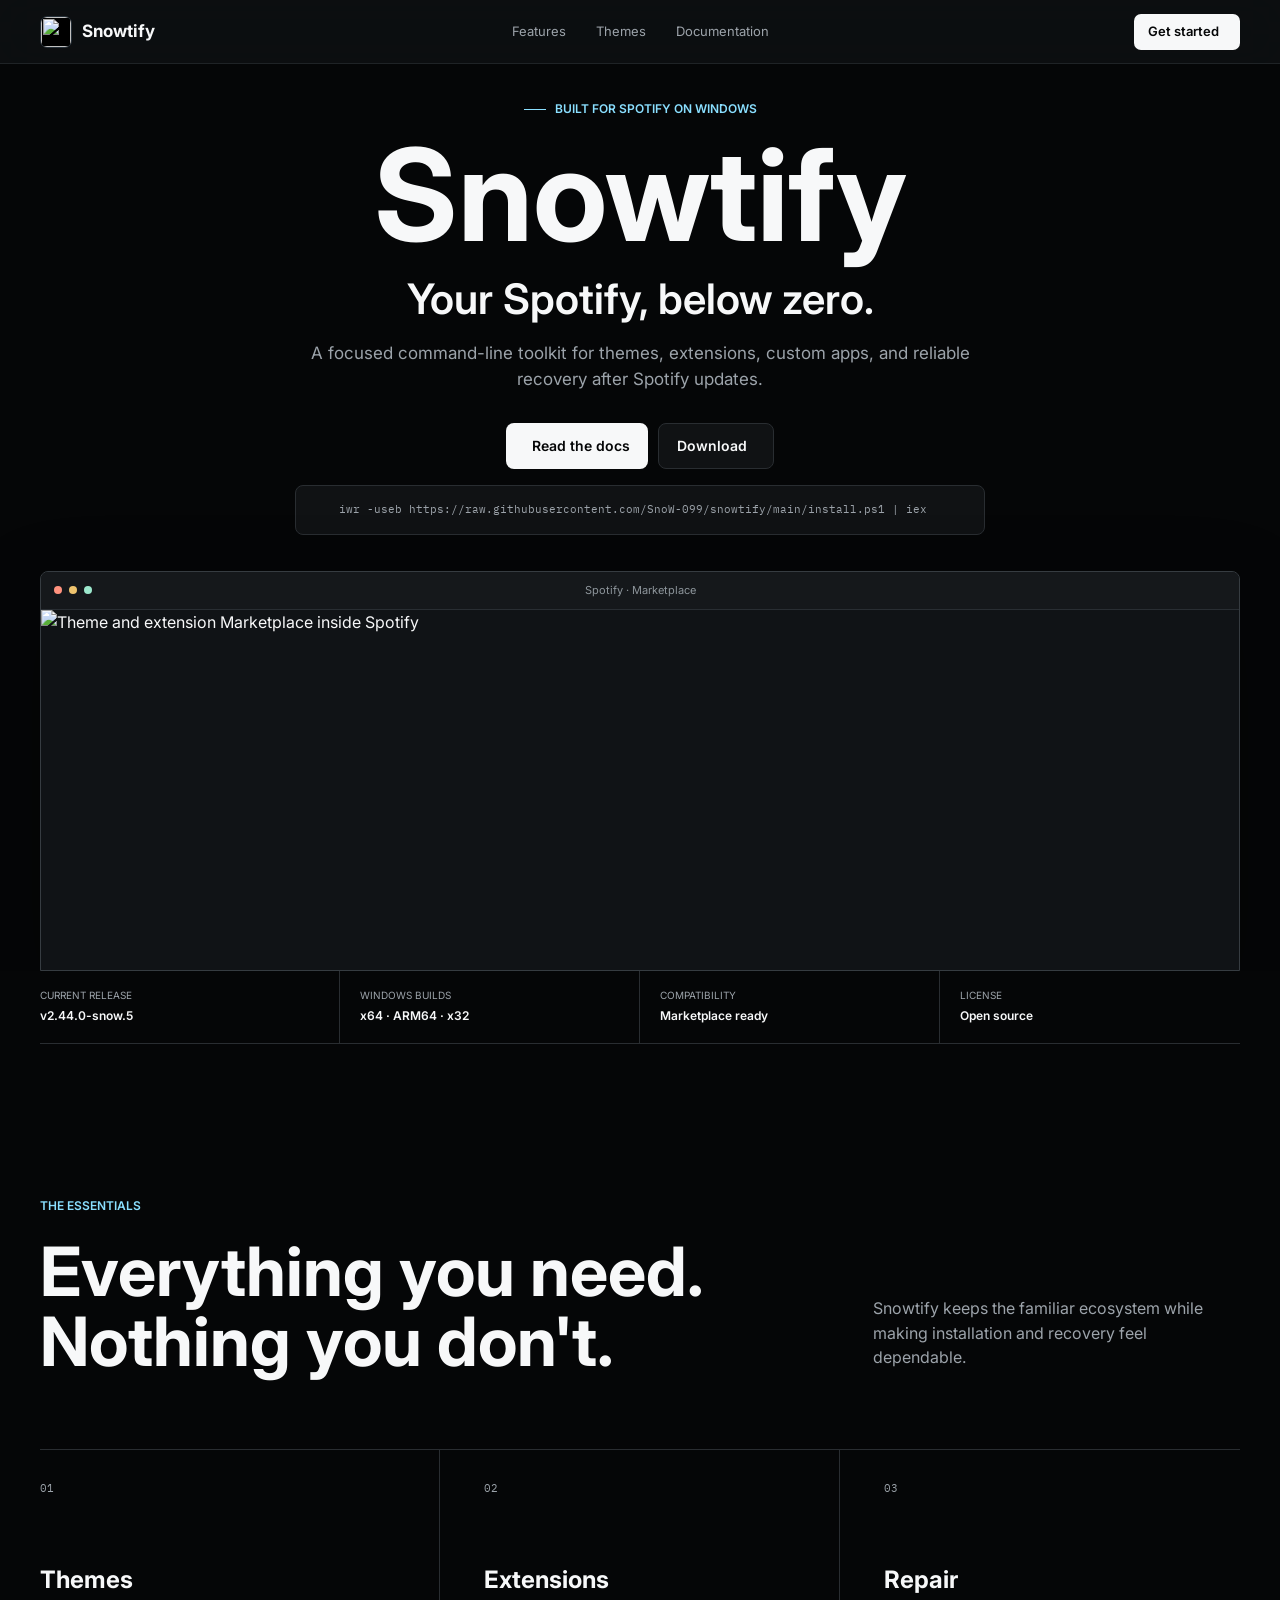
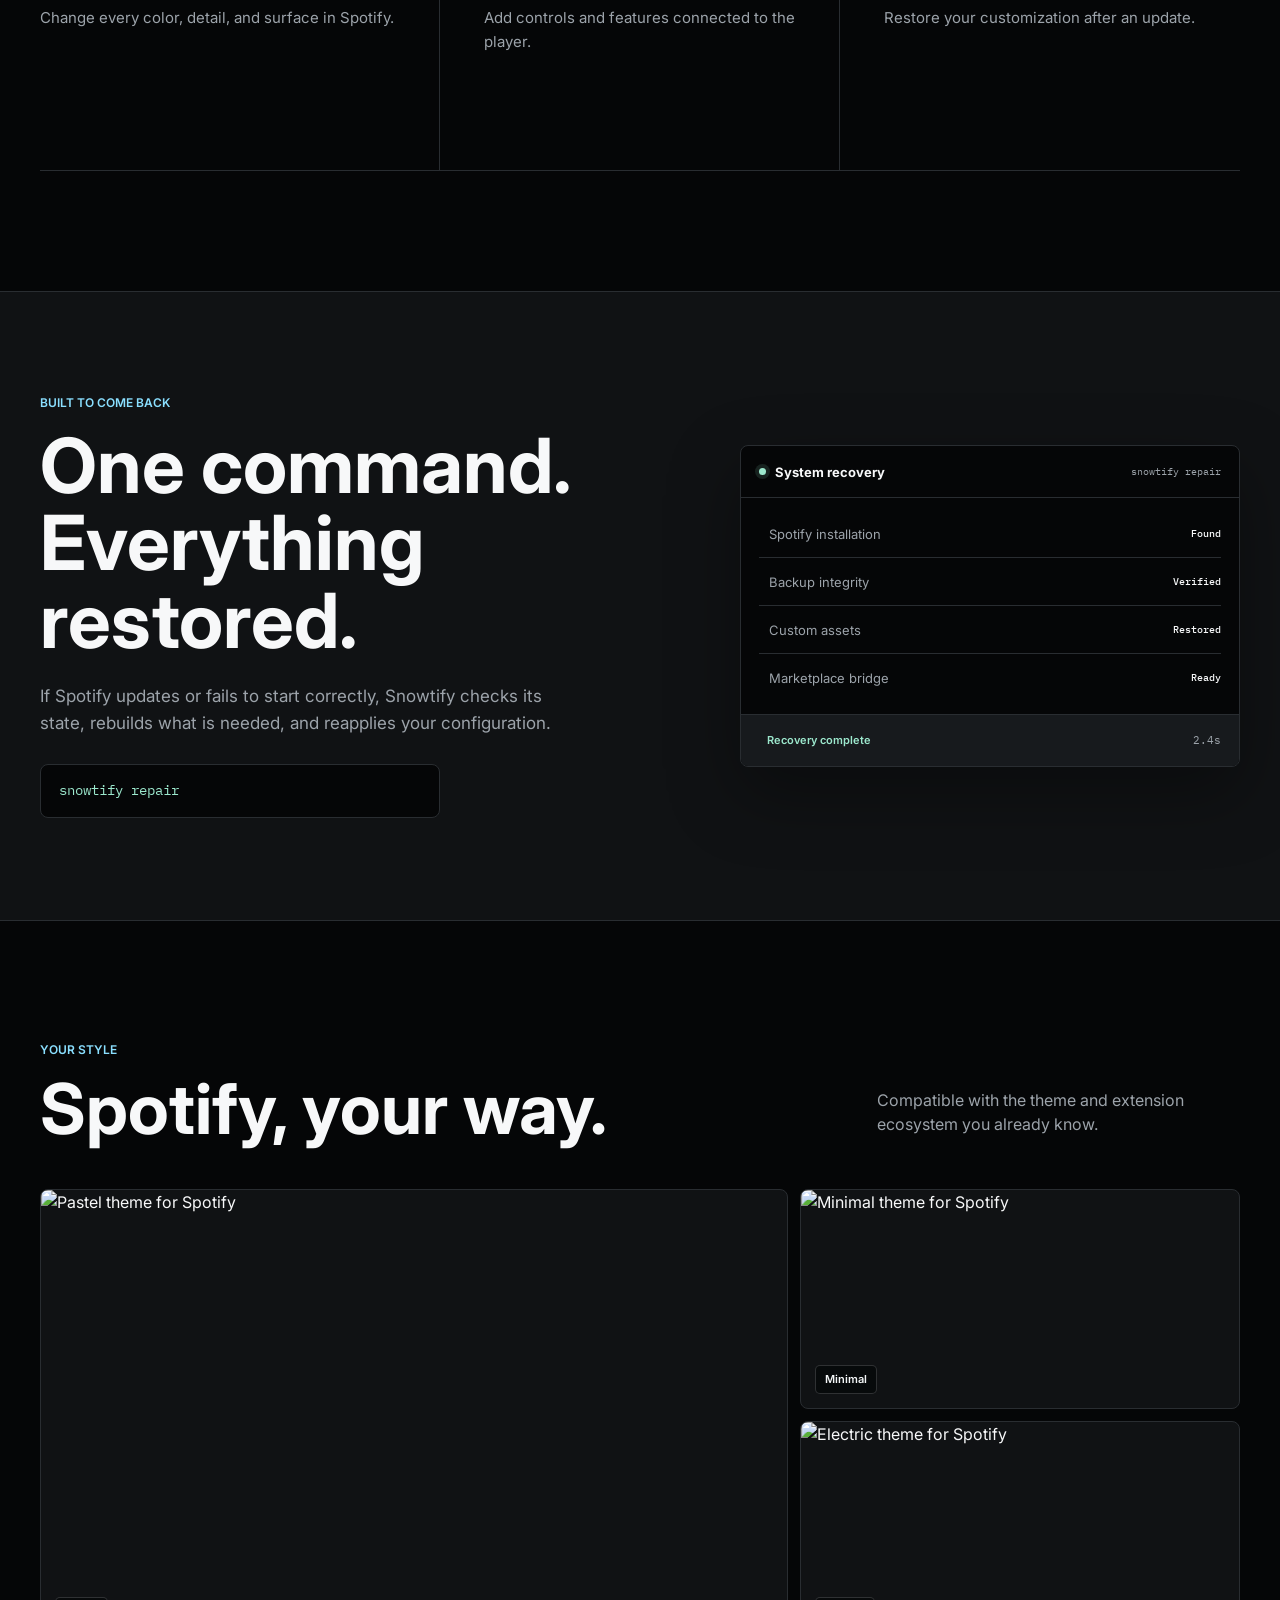
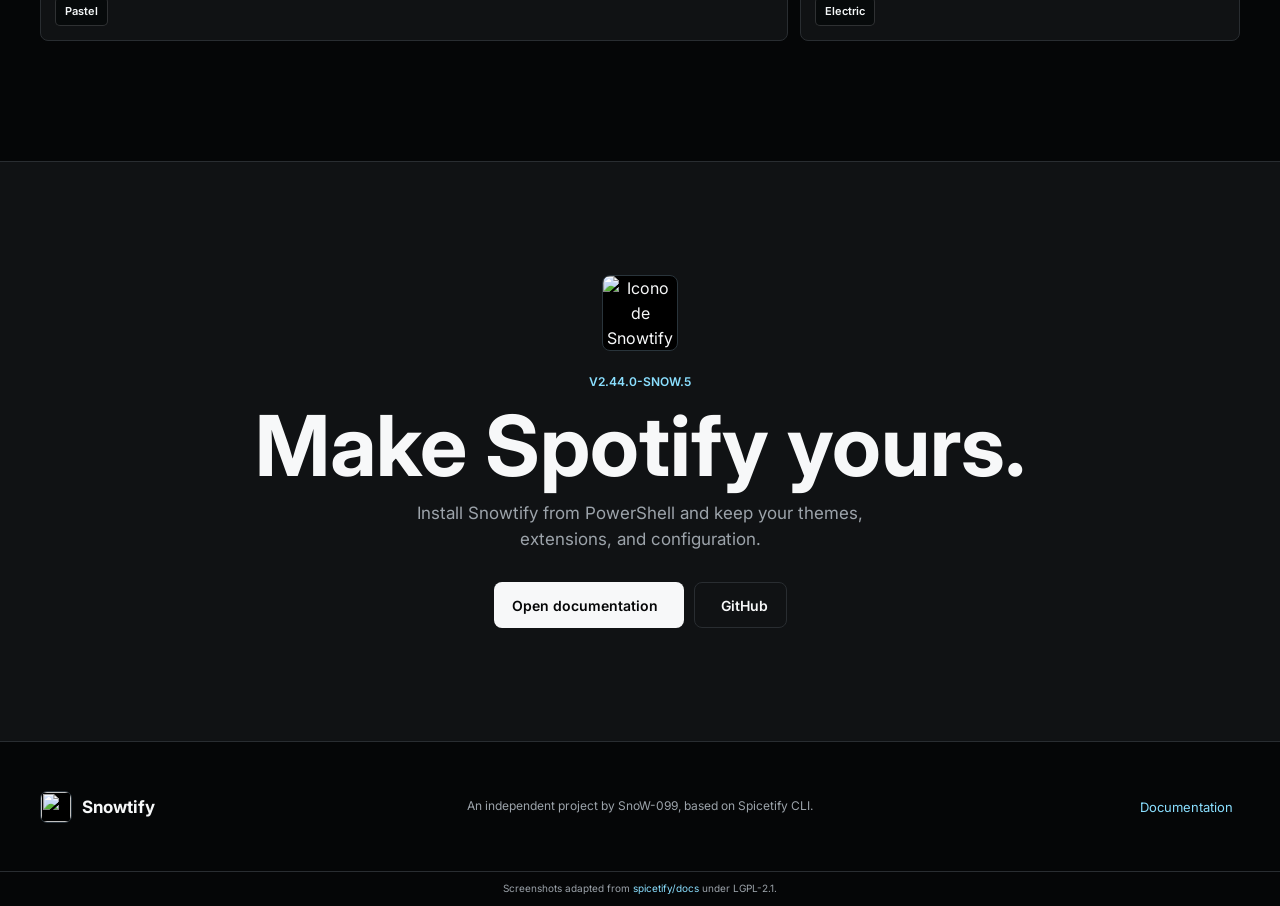
==== commit 84b8ece5: "Document Snowtify control center" ====
--- a/docs/index.html
+++ b/docs/index.html
@@ -57,7 +57,7 @@
       </section>
 
       <section class="product-facts" aria-label="Product details">
-          <p><span>Current release</span><strong>v2.44.0-snow.4</strong></p>
+          <p><span>Current release</span><strong>v2.44.0-snow.5</strong></p>
           <p><span>Windows builds</span><strong>x64 · ARM64 · x32</strong></p>
           <p><span>Compatibility</span><strong>Marketplace ready</strong></p>
           <p><span>License</span><strong>Open source</strong></p>
@@ -112,7 +112,7 @@
 
       <section class="final-cta">
         <img src="assets/snowtify-icon.png" alt="Icono de Snowtify" />
-        <p class="section-label">v2.44.0-snow.4</p>
+        <p class="section-label">v2.44.0-snow.5</p>
         <h2>Make Spotify yours.</h2>
         <p>Install Snowtify from PowerShell and keep your themes, extensions, and configuration.</p>
         <div class="hero-actions">
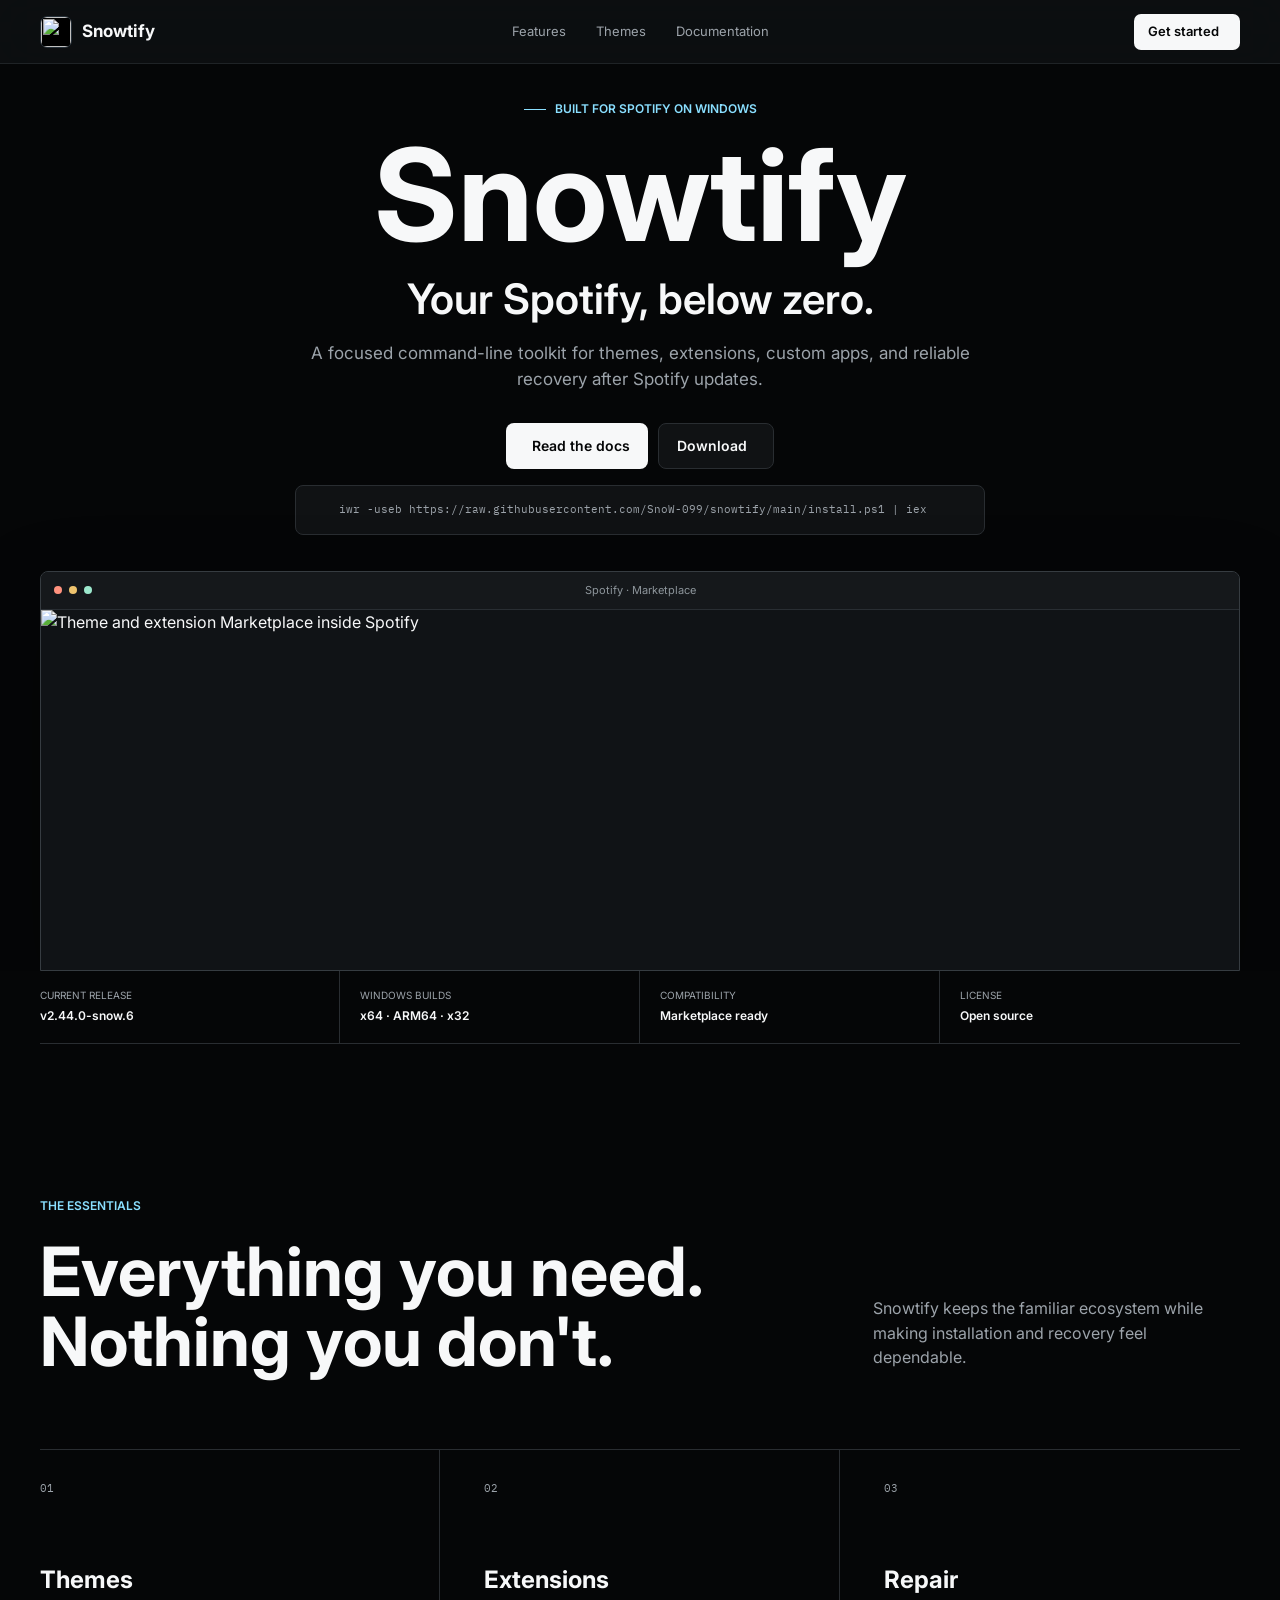
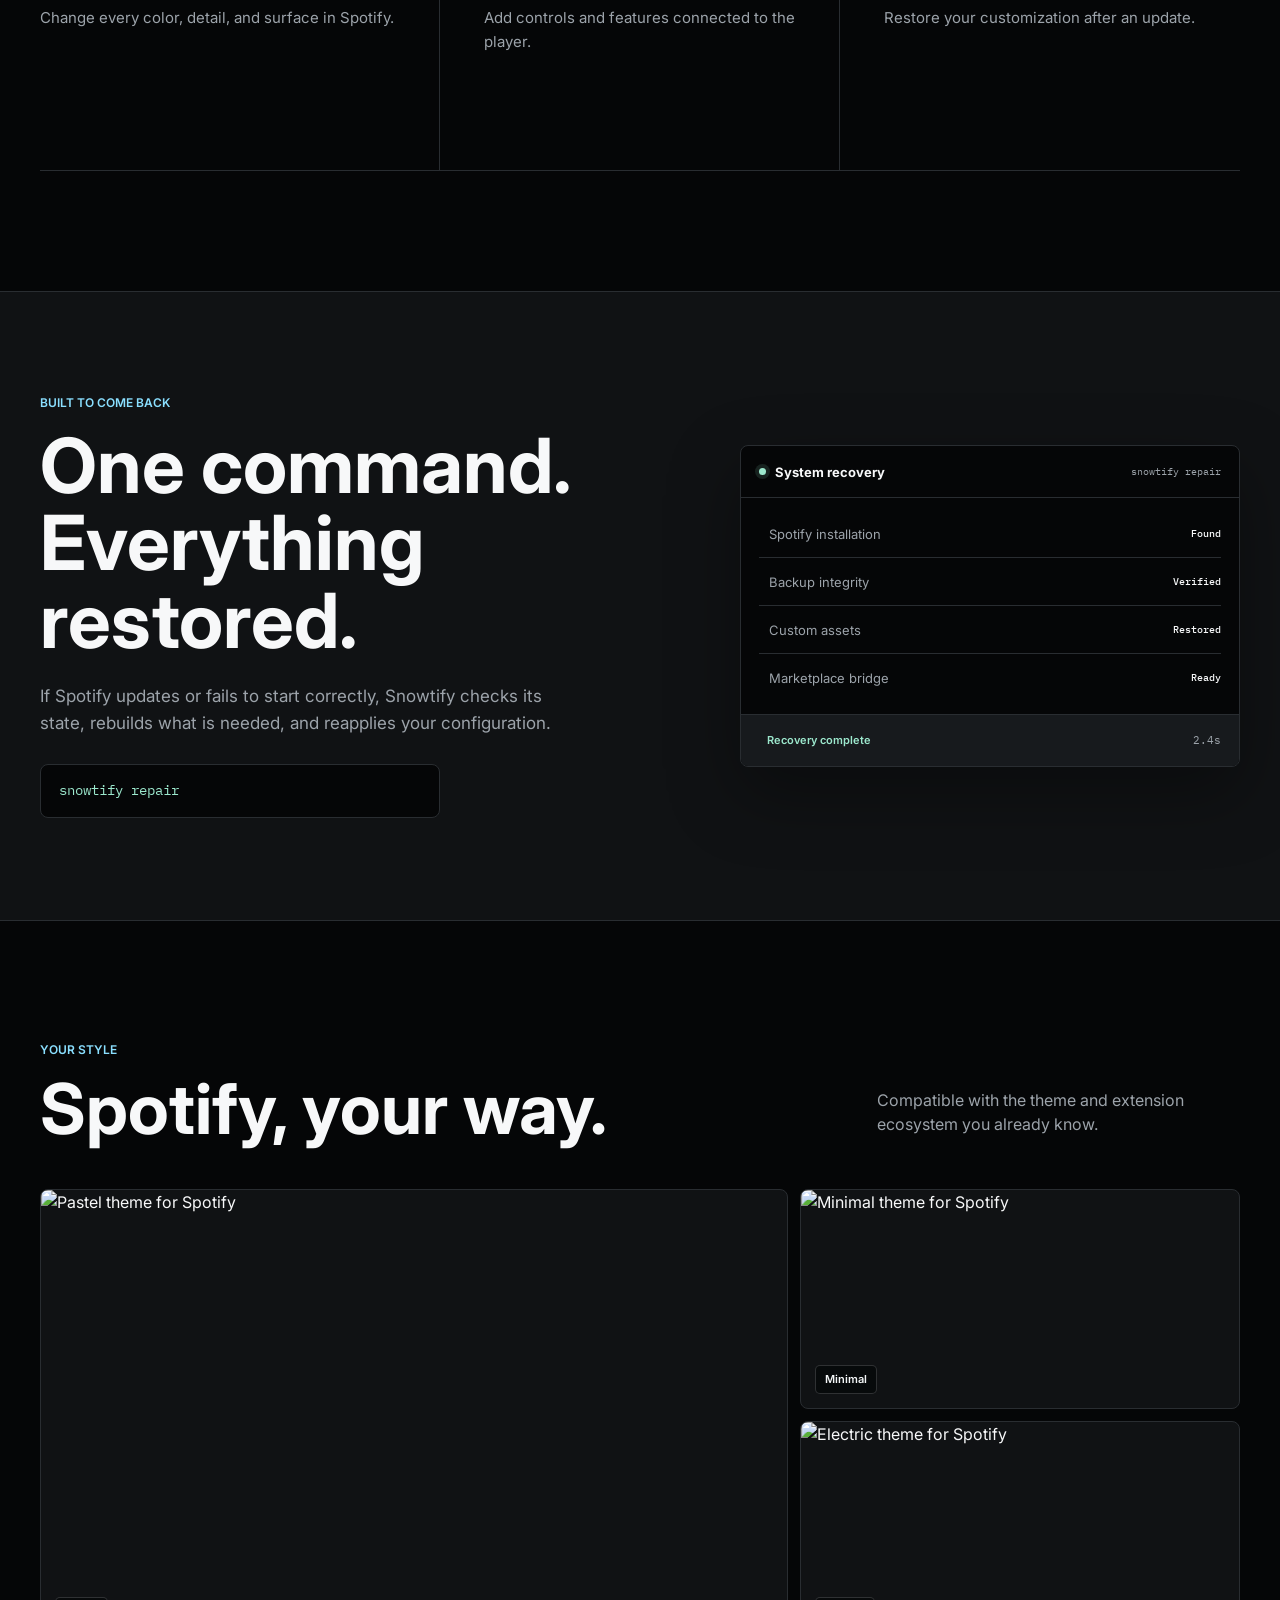
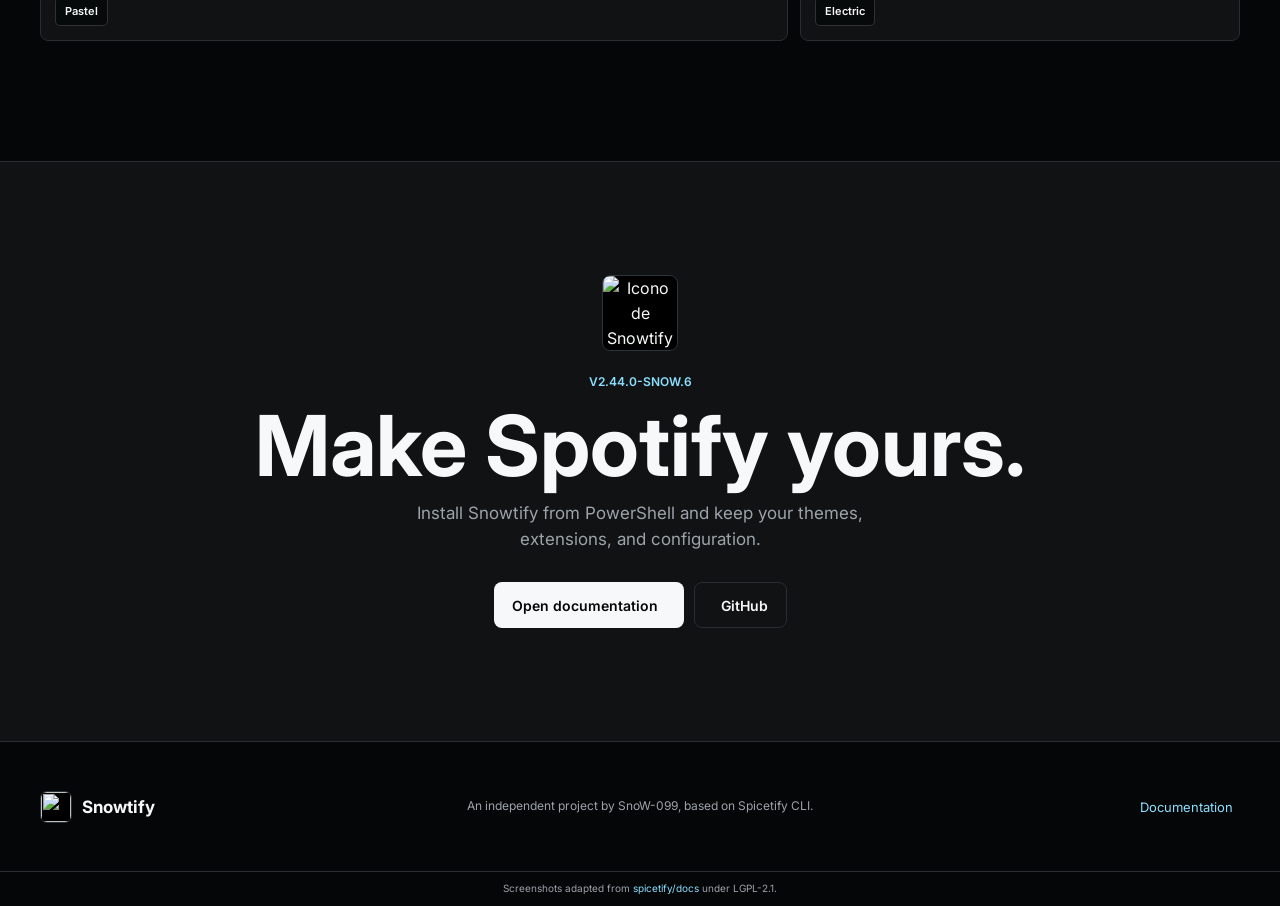
==== commit 2d9c371a: "Return Snowtify to a CLI-only flow" ====
--- a/docs/index.html
+++ b/docs/index.html
@@ -57,7 +57,7 @@
       </section>
 
       <section class="product-facts" aria-label="Product details">
-          <p><span>Current release</span><strong>v2.44.0-snow.5</strong></p>
+          <p><span>Current release</span><strong>v2.44.0-snow.6</strong></p>
           <p><span>Windows builds</span><strong>x64 · ARM64 · x32</strong></p>
           <p><span>Compatibility</span><strong>Marketplace ready</strong></p>
           <p><span>License</span><strong>Open source</strong></p>
@@ -112,7 +112,7 @@
 
       <section class="final-cta">
         <img src="assets/snowtify-icon.png" alt="Icono de Snowtify" />
-        <p class="section-label">v2.44.0-snow.5</p>
+        <p class="section-label">v2.44.0-snow.6</p>
         <h2>Make Spotify yours.</h2>
         <p>Install Snowtify from PowerShell and keep your themes, extensions, and configuration.</p>
         <div class="hero-actions">
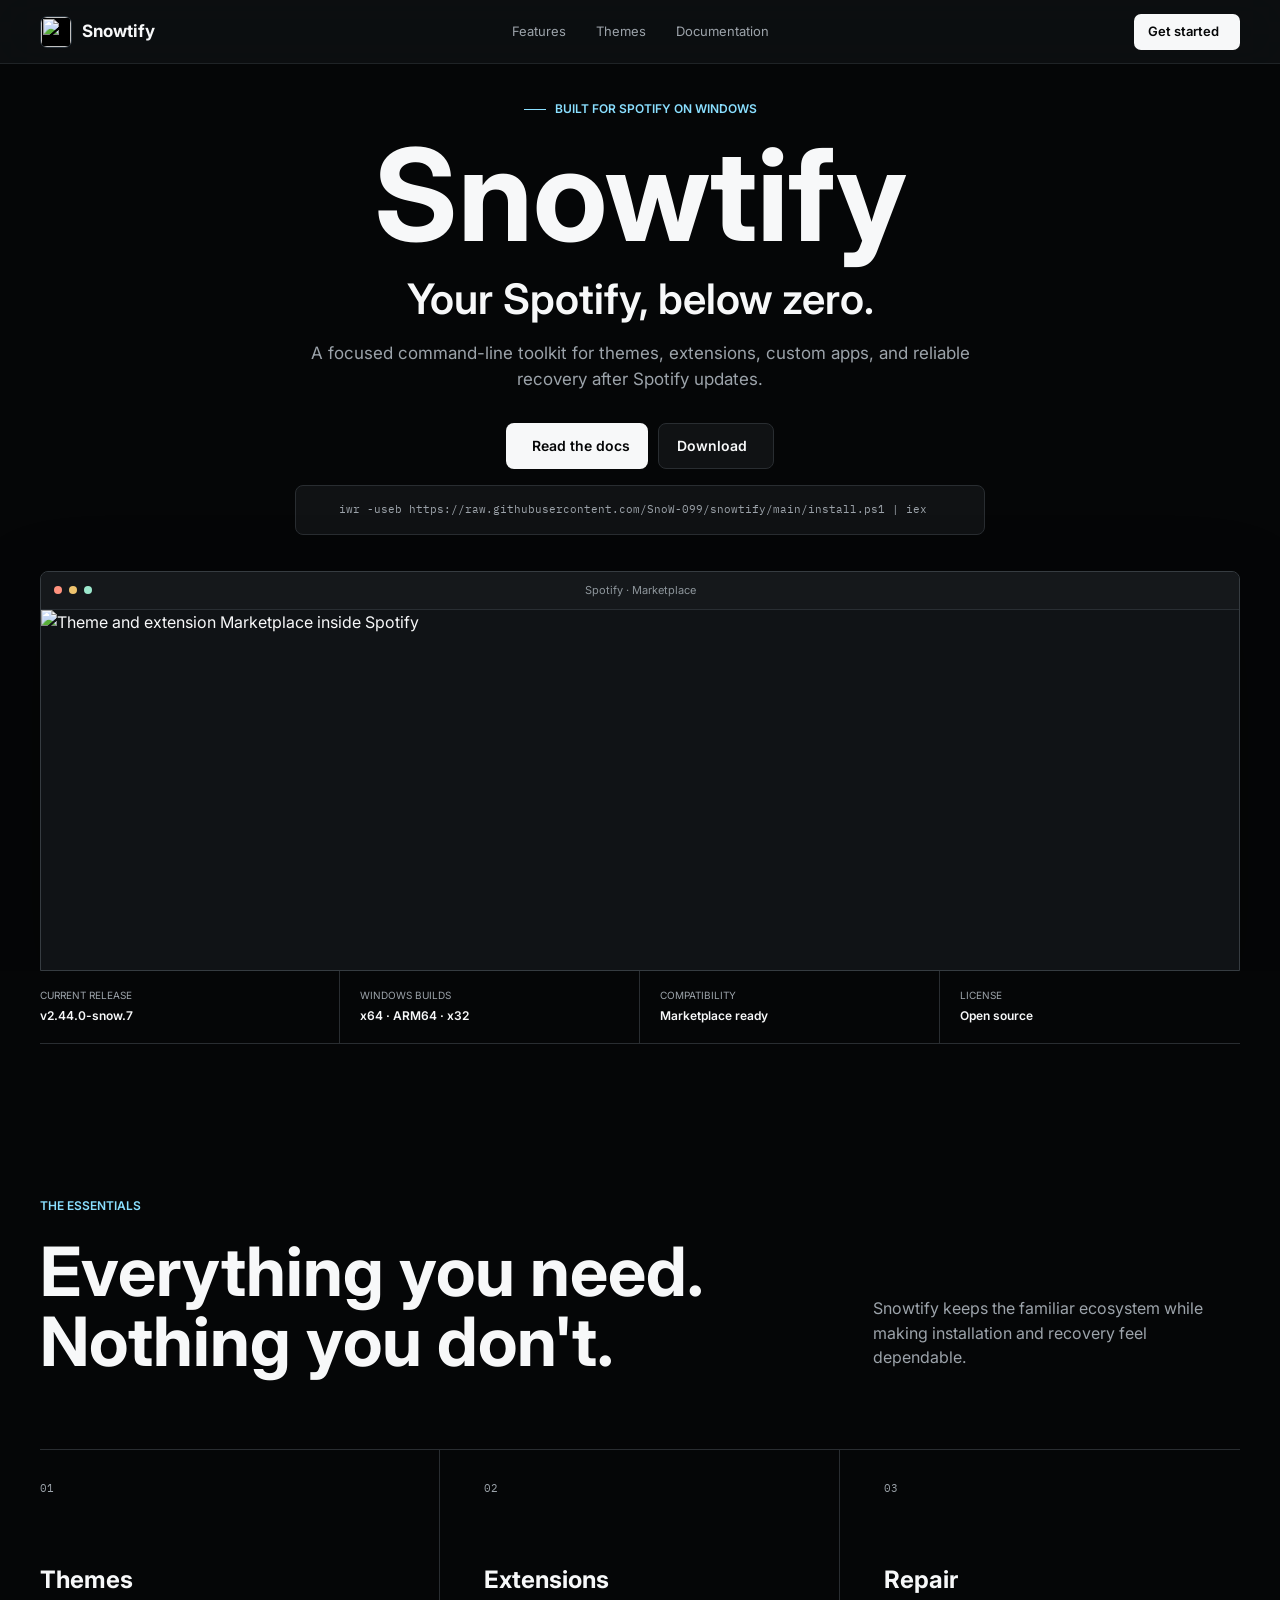
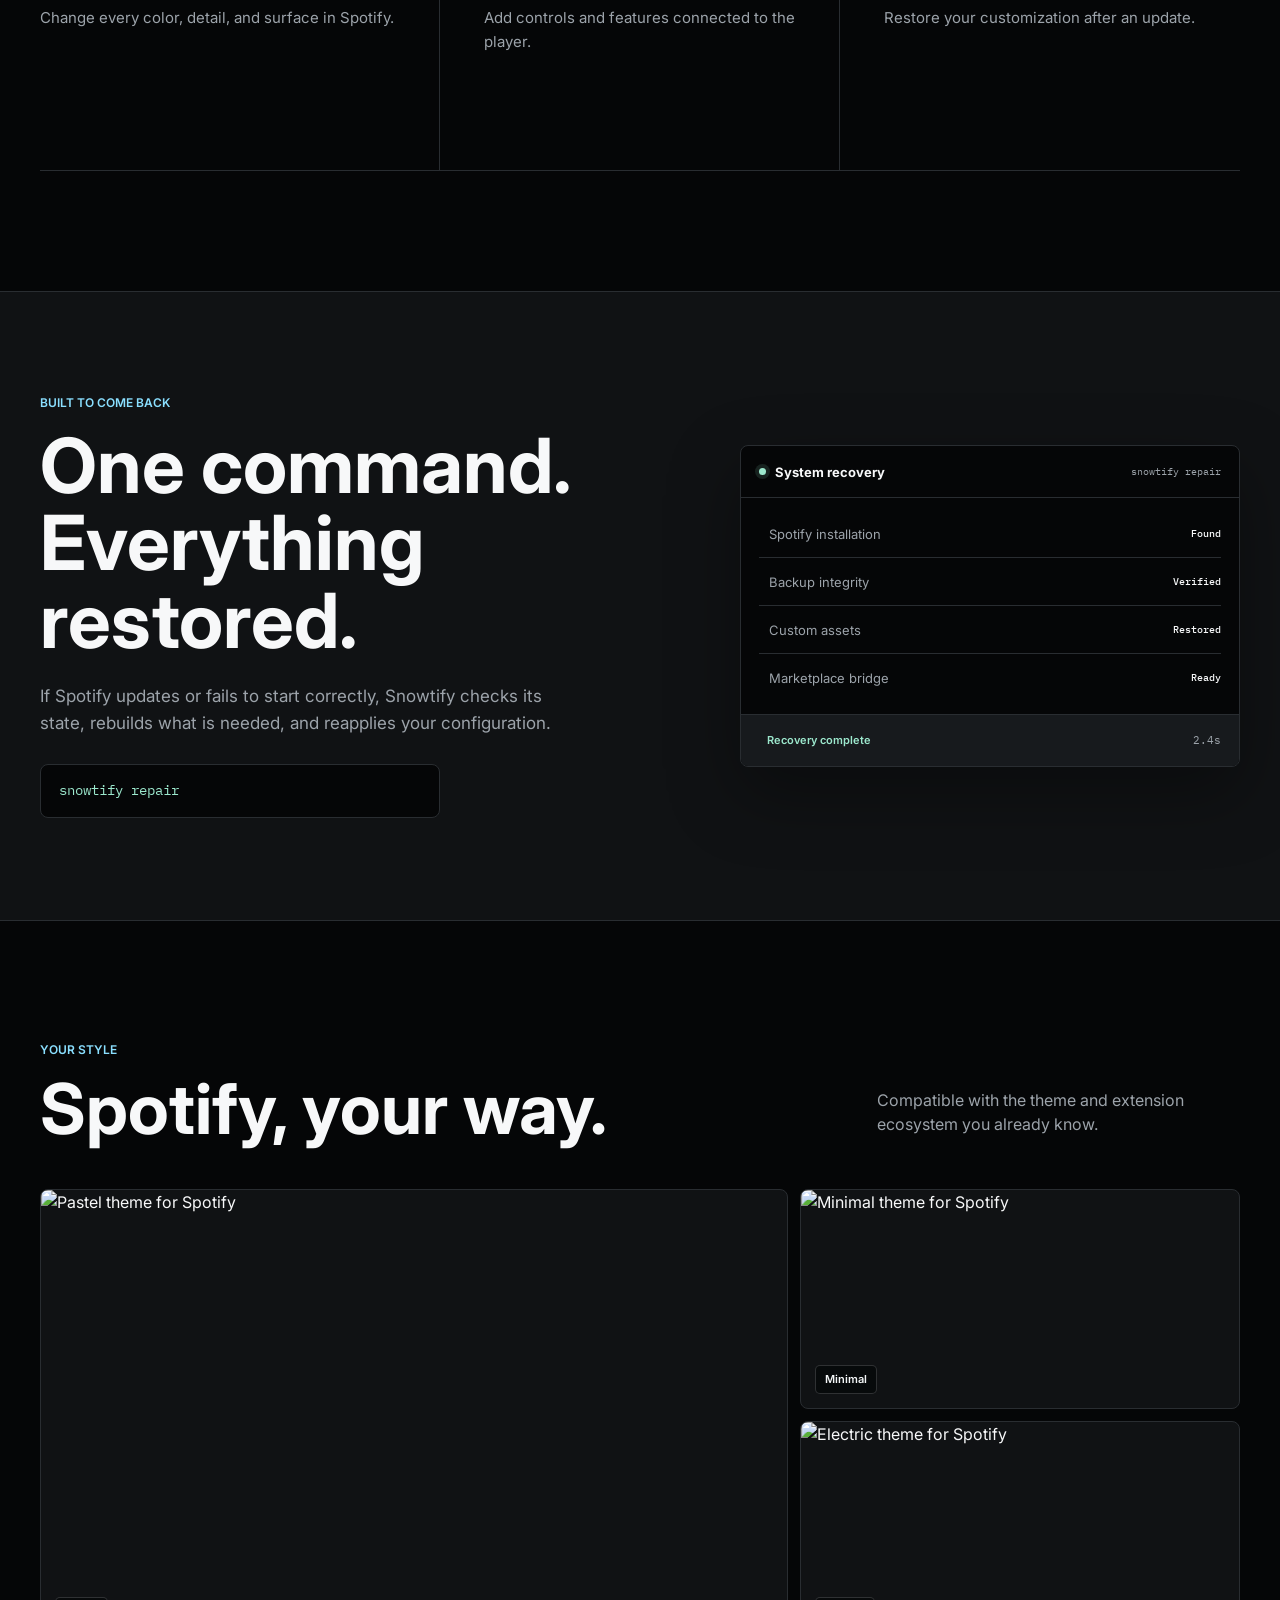
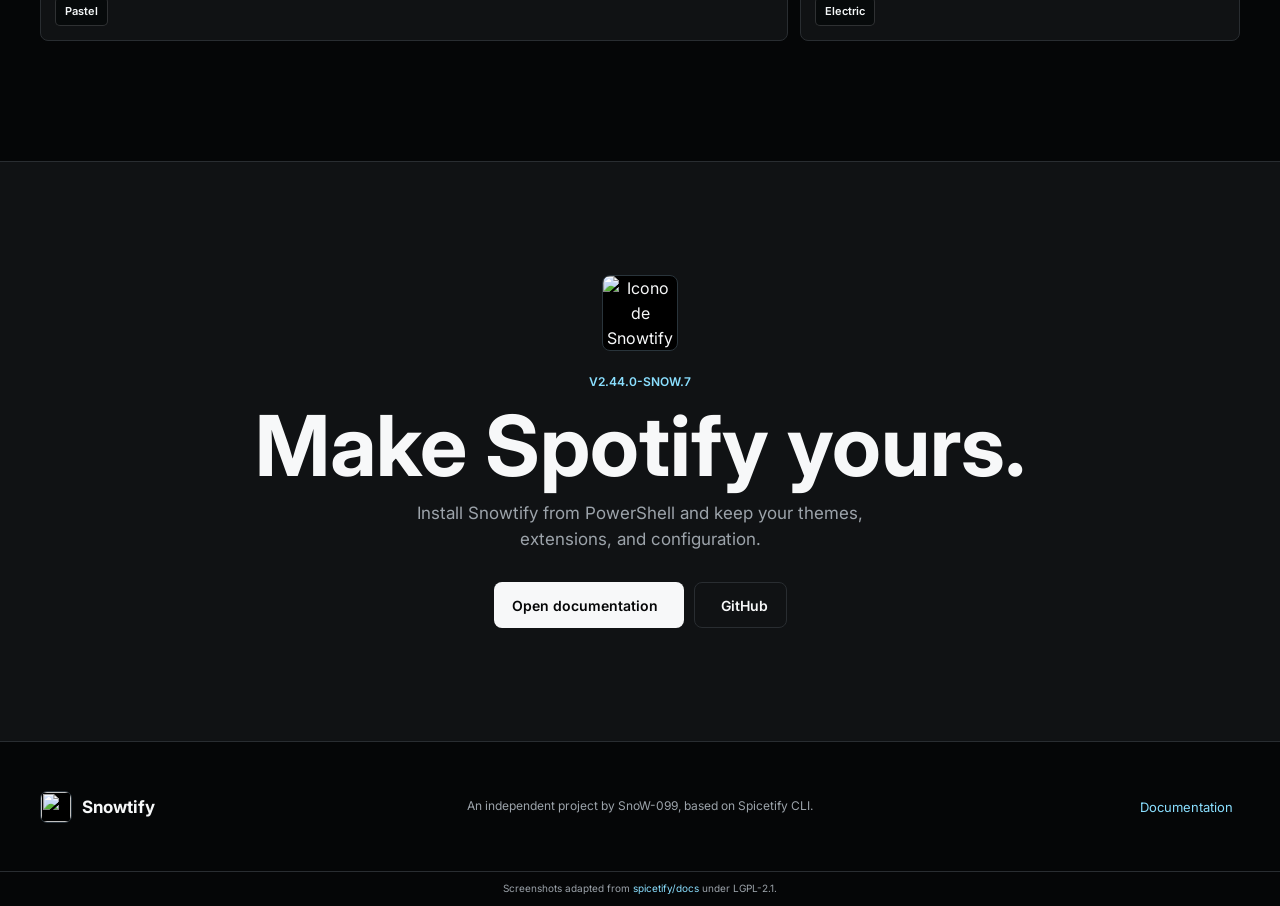
==== commit e6d6cf96: "Update the website release label" ====
--- a/docs/index.html
+++ b/docs/index.html
@@ -57,7 +57,7 @@
       </section>
 
       <section class="product-facts" aria-label="Product details">
-          <p><span>Current release</span><strong>v2.44.0-snow.6</strong></p>
+          <p><span>Current release</span><strong>v2.44.0-snow.7</strong></p>
           <p><span>Windows builds</span><strong>x64 · ARM64 · x32</strong></p>
           <p><span>Compatibility</span><strong>Marketplace ready</strong></p>
           <p><span>License</span><strong>Open source</strong></p>
@@ -112,7 +112,7 @@
 
       <section class="final-cta">
         <img src="assets/snowtify-icon.png" alt="Icono de Snowtify" />
-        <p class="section-label">v2.44.0-snow.6</p>
+        <p class="section-label">v2.44.0-snow.7</p>
         <h2>Make Spotify yours.</h2>
         <p>Install Snowtify from PowerShell and keep your themes, extensions, and configuration.</p>
         <div class="hero-actions">
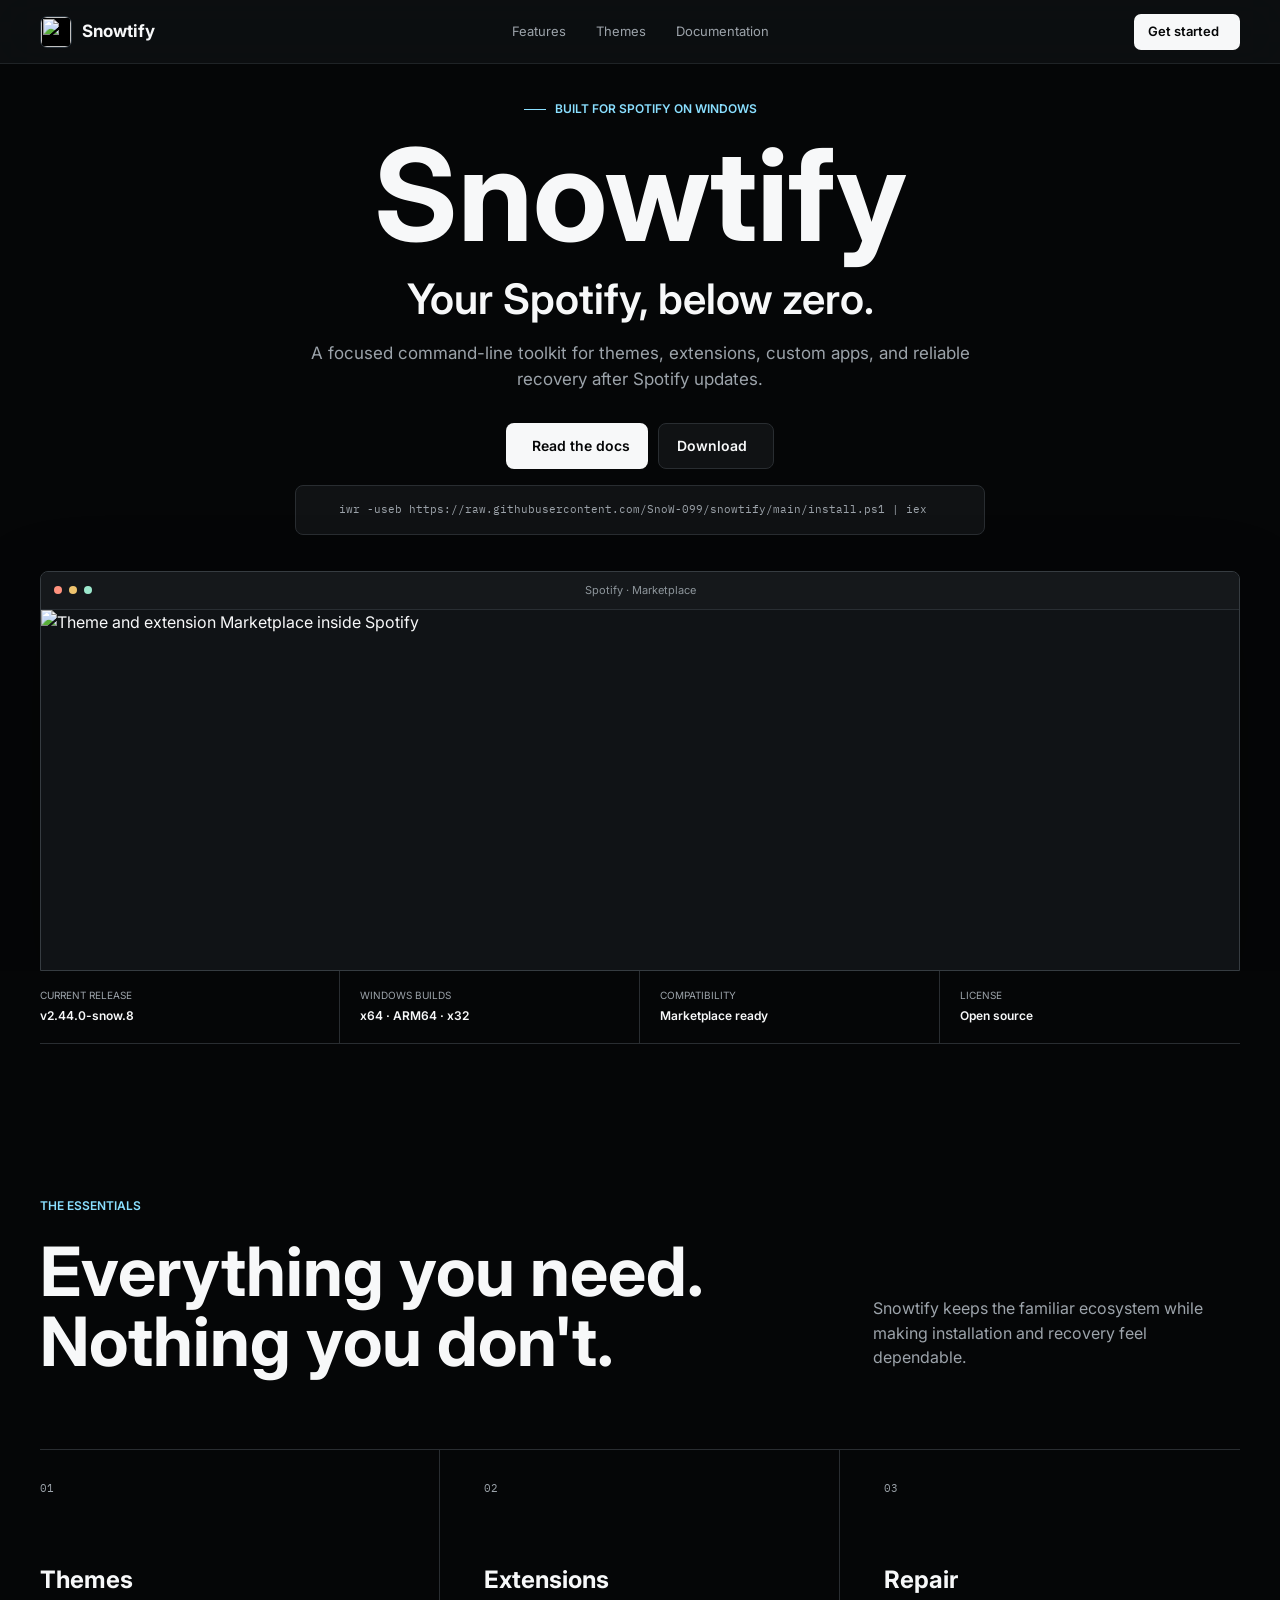
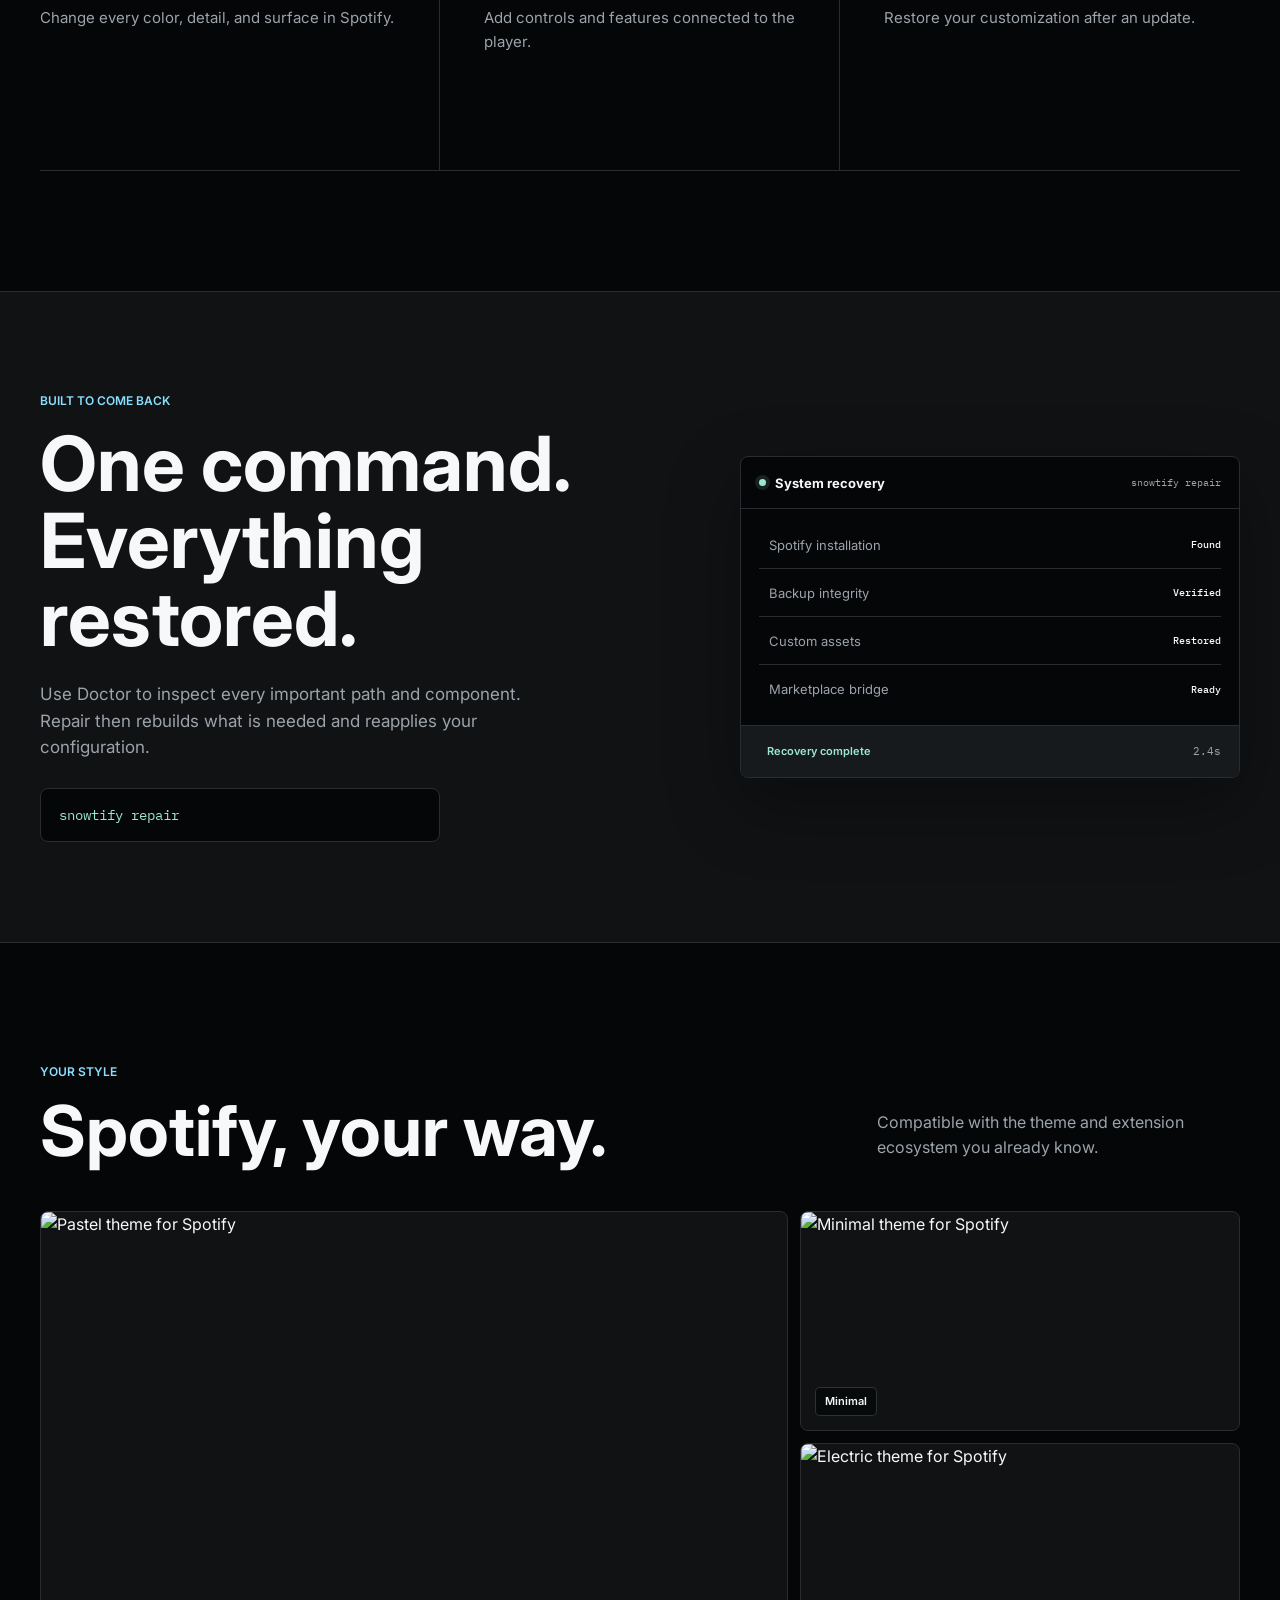
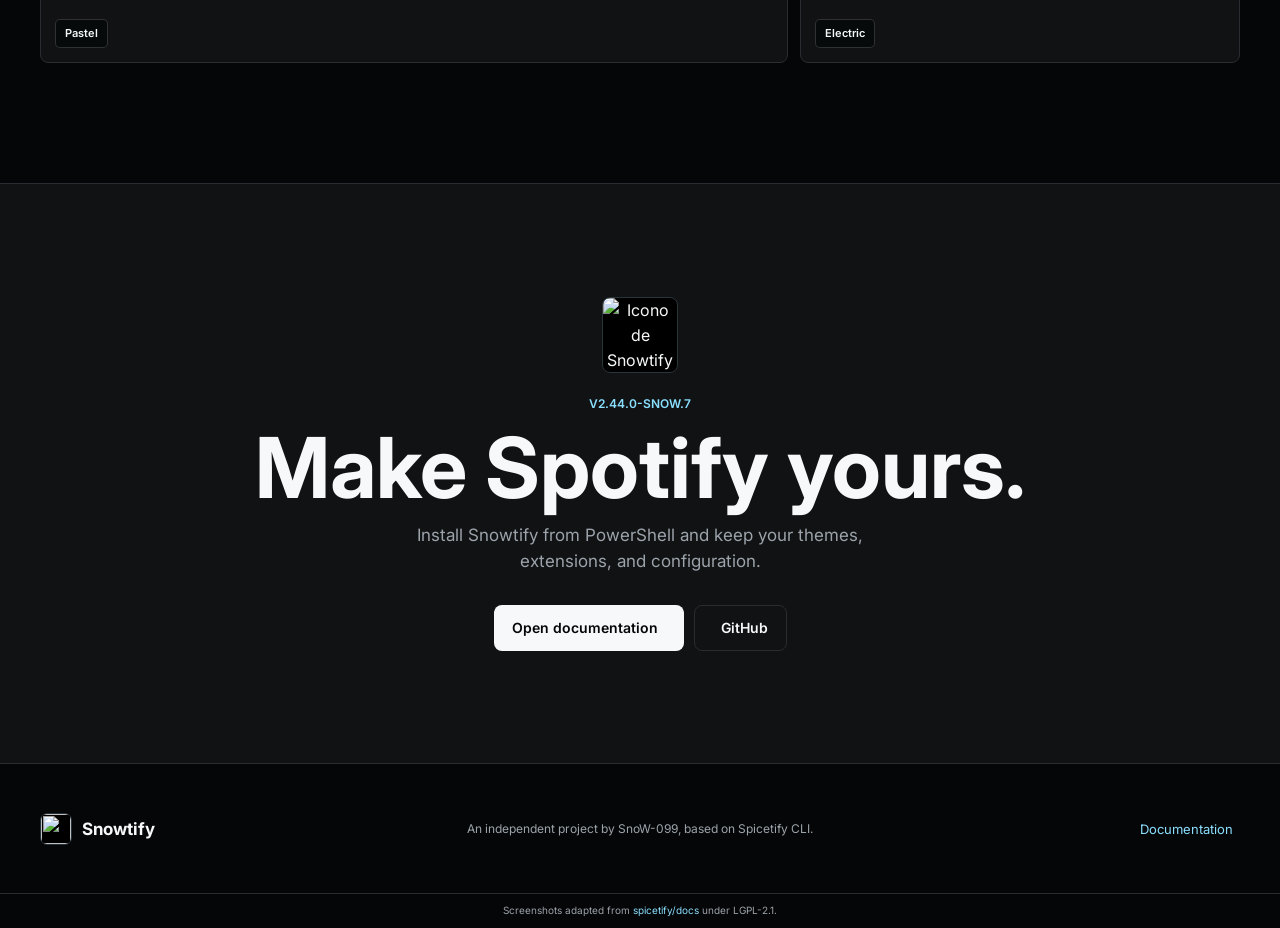
==== commit b5f2e6db: "Document Snowtify diagnostics and repair" ====
--- a/docs/index.html
+++ b/docs/index.html
@@ -57,7 +57,7 @@
       </section>
 
       <section class="product-facts" aria-label="Product details">
-          <p><span>Current release</span><strong>v2.44.0-snow.7</strong></p>
+          <p><span>Current release</span><strong>v2.44.0-snow.8</strong></p>
           <p><span>Windows builds</span><strong>x64 · ARM64 · x32</strong></p>
           <p><span>Compatibility</span><strong>Marketplace ready</strong></p>
           <p><span>License</span><strong>Open source</strong></p>
@@ -80,7 +80,7 @@
         <div class="repair-copy">
           <p class="section-label">Built to come back</p>
           <h2>One command.<br />Everything restored.</h2>
-          <p>If Spotify updates or fails to start correctly, Snowtify checks its state, rebuilds what is needed, and reapplies your configuration.</p>
+          <p>Use Doctor to inspect every important path and component. Repair then rebuilds what is needed and reapplies your configuration.</p>
           <div class="repair-command"><code id="repair-command">snowtify repair</code><button type="button" data-copy-target="repair-command" aria-label="Copy command"><i data-lucide="copy"></i></button></div>
         </div>
         <div class="repair-console" aria-label="Successful Snowtify repair status">
--- a/docs/styles.css
+++ b/docs/styles.css
@@ -182,6 +182,7 @@
 .note { display: flex; gap: 12px; margin-top: 16px; padding: 15px 17px; border-left: 3px solid var(--coral); background: var(--surface); }
 .note svg { margin-top: 3px; color: var(--coral); }
 .note p { margin: 0; color: var(--muted); font-size: 14px; }
+.note a { color: var(--text); font-weight: 600; }
 .note code, .doc-section p code, details code { color: var(--text); }
 .uninstall-section { position: relative; }
 .uninstall-section::before { content: ""; position: absolute; top: 0; left: 0; width: 52px; height: 2px; background: var(--coral); }
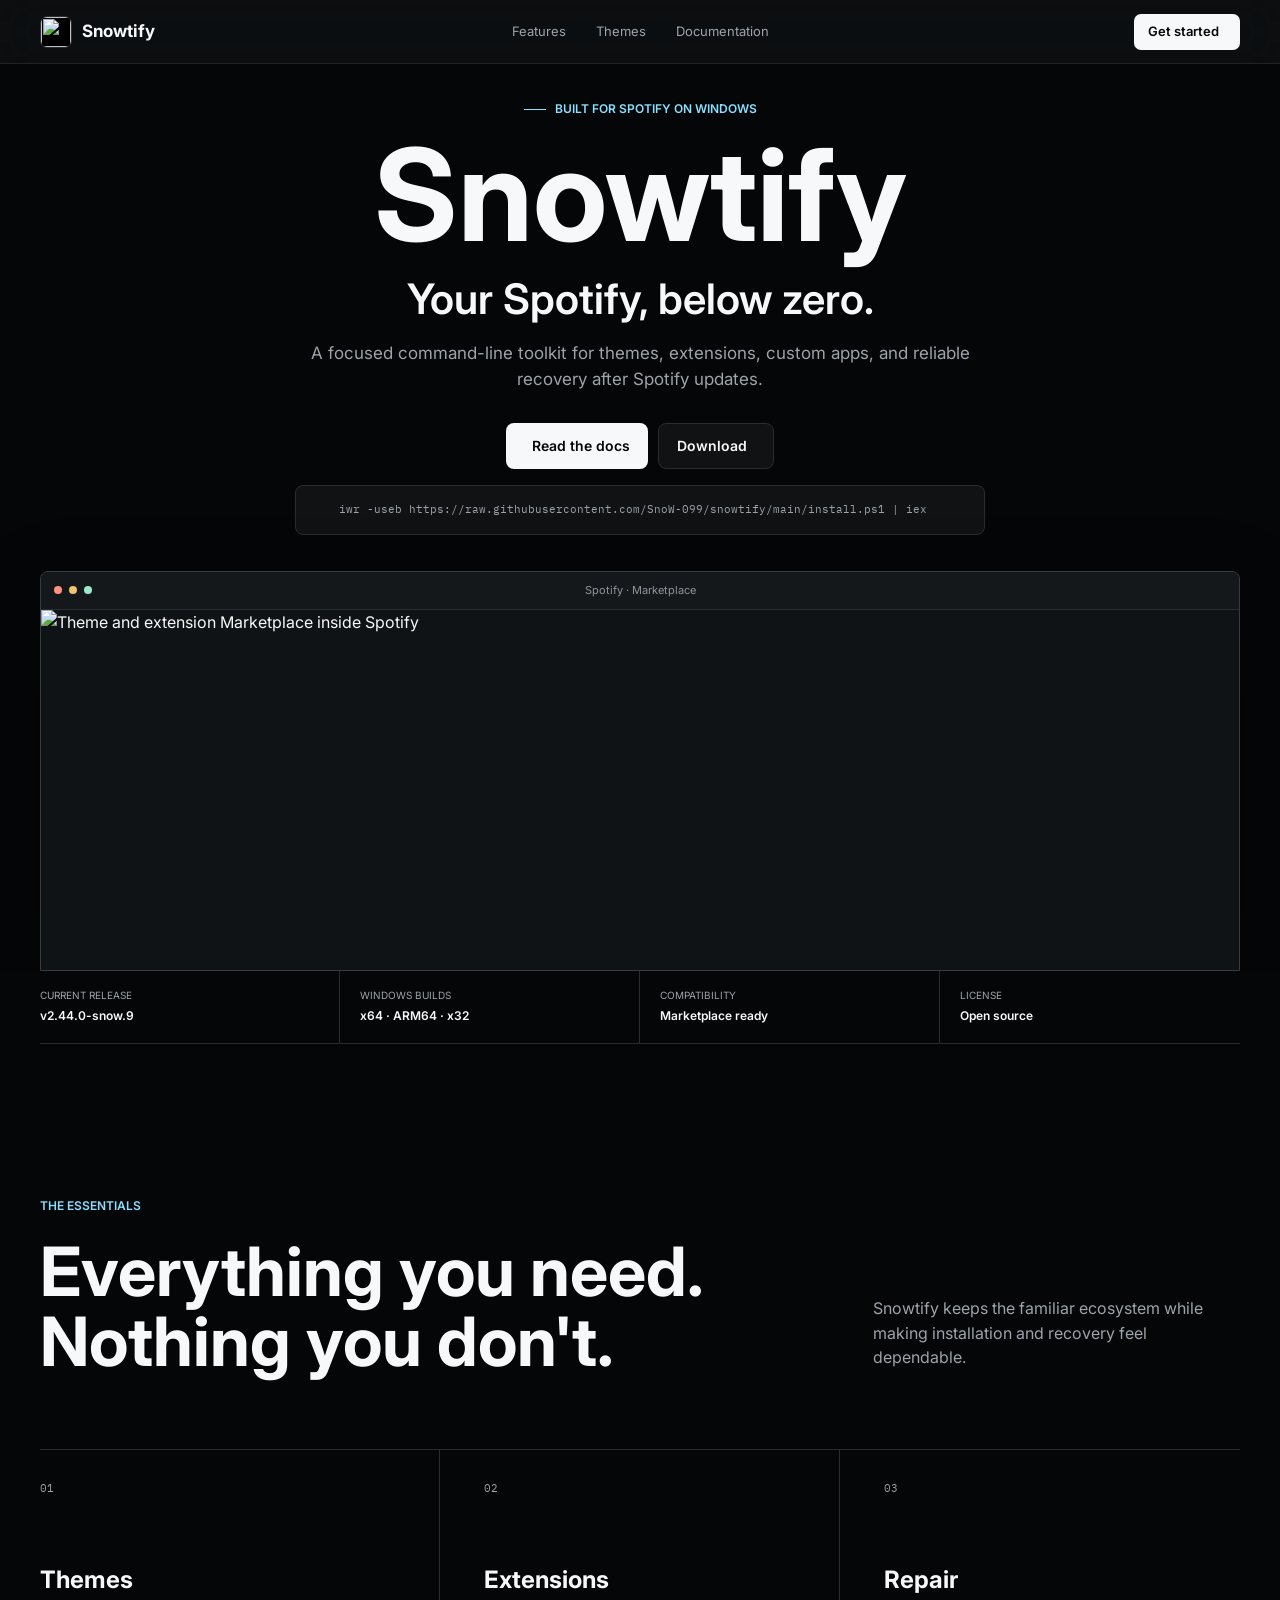
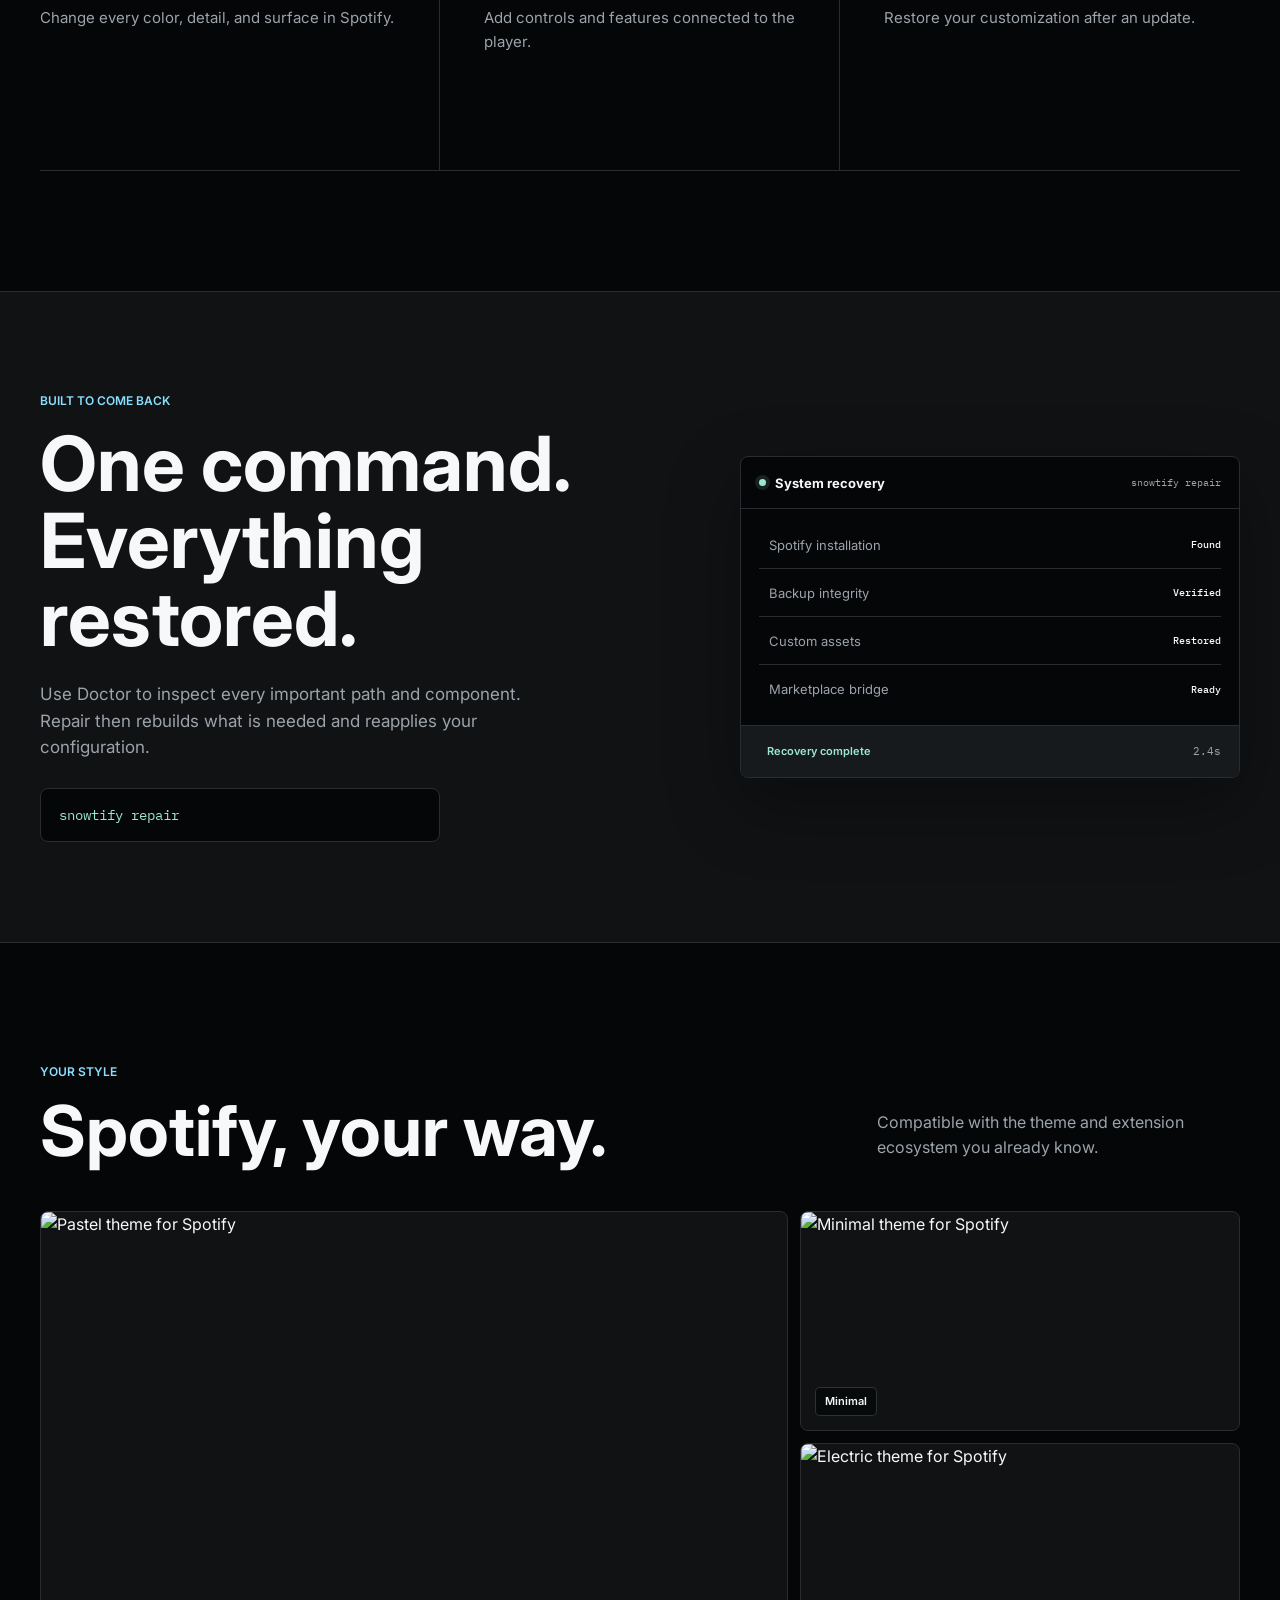
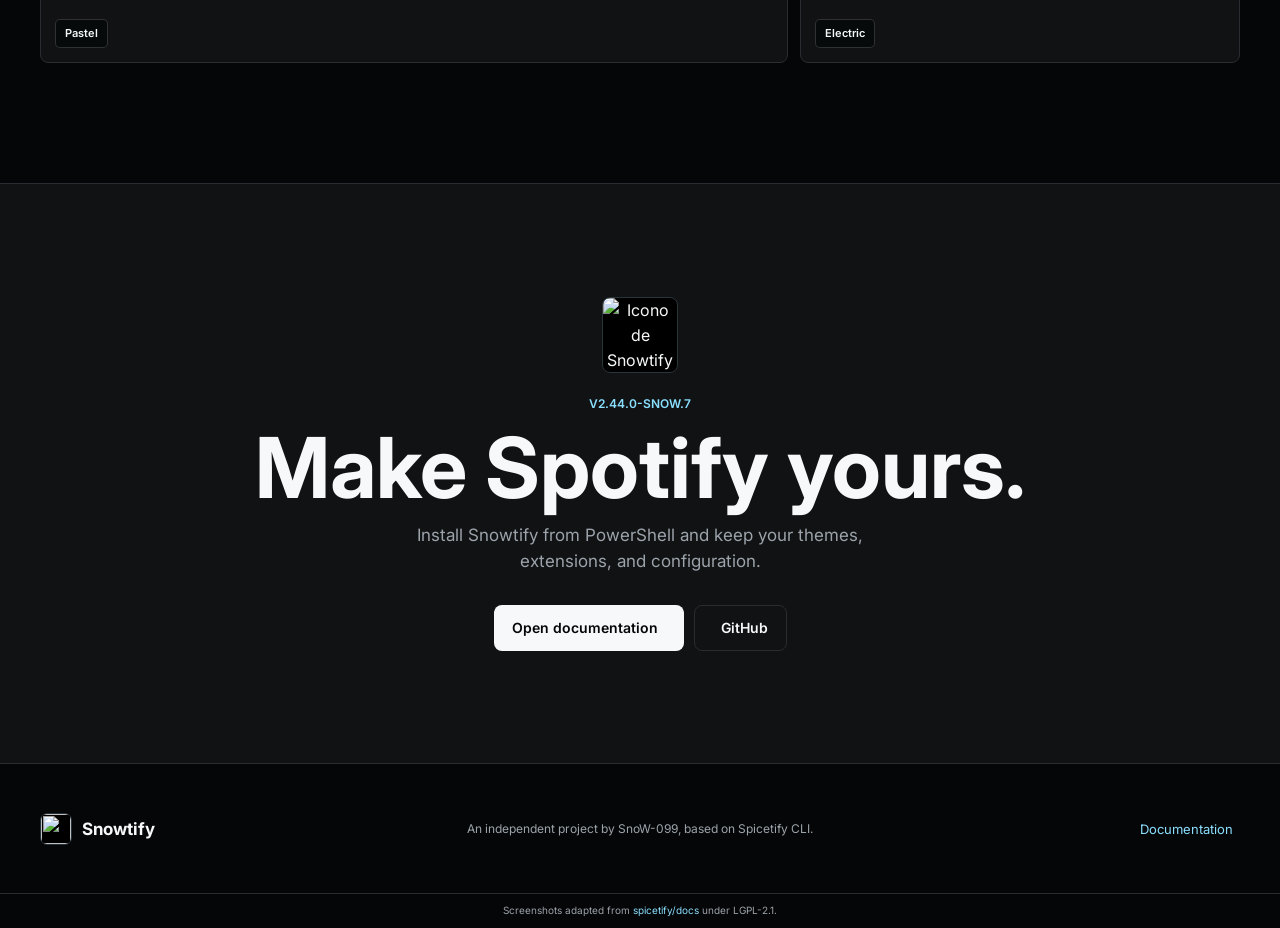
==== commit 0cf5ffb1: "Update the Snowtify release label" ====
--- a/docs/index.html
+++ b/docs/index.html
@@ -57,7 +57,7 @@
       </section>
 
       <section class="product-facts" aria-label="Product details">
-          <p><span>Current release</span><strong>v2.44.0-snow.8</strong></p>
+          <p><span>Current release</span><strong>v2.44.0-snow.9</strong></p>
           <p><span>Windows builds</span><strong>x64 · ARM64 · x32</strong></p>
           <p><span>Compatibility</span><strong>Marketplace ready</strong></p>
           <p><span>License</span><strong>Open source</strong></p>
